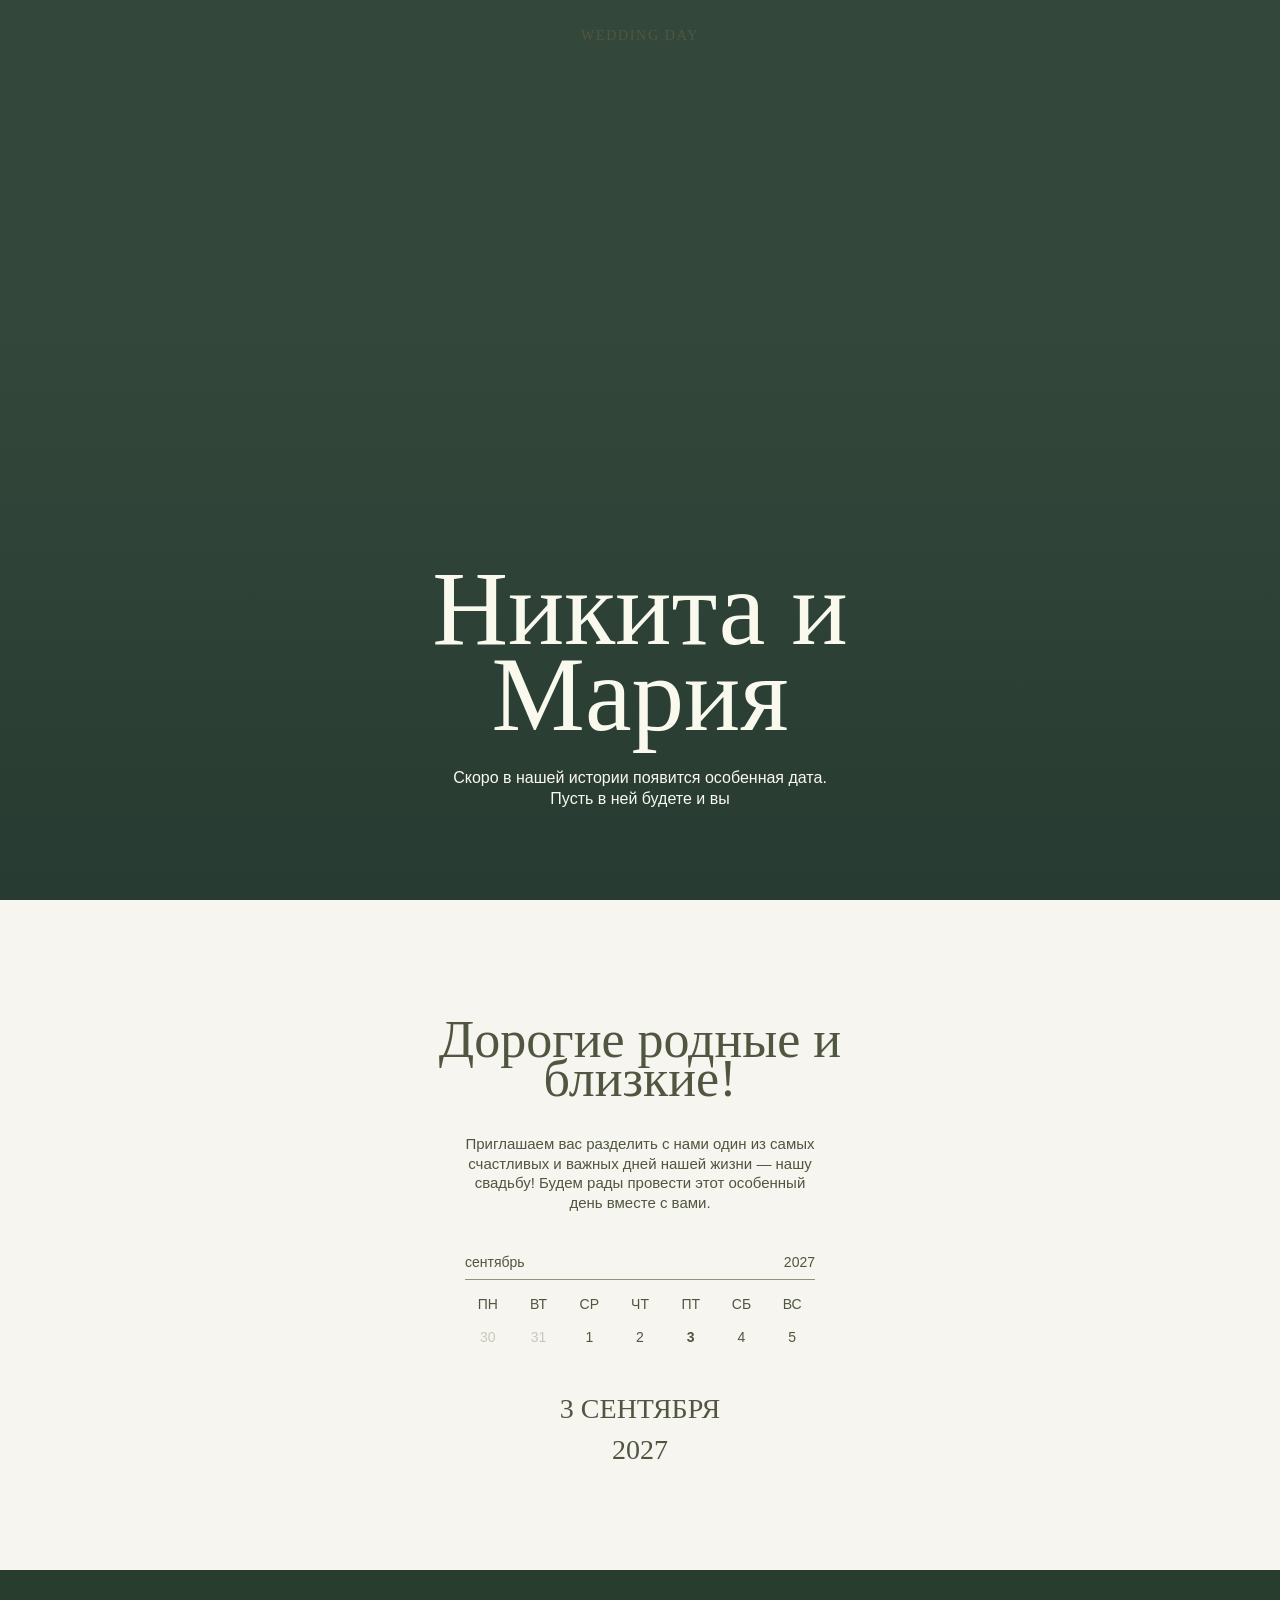
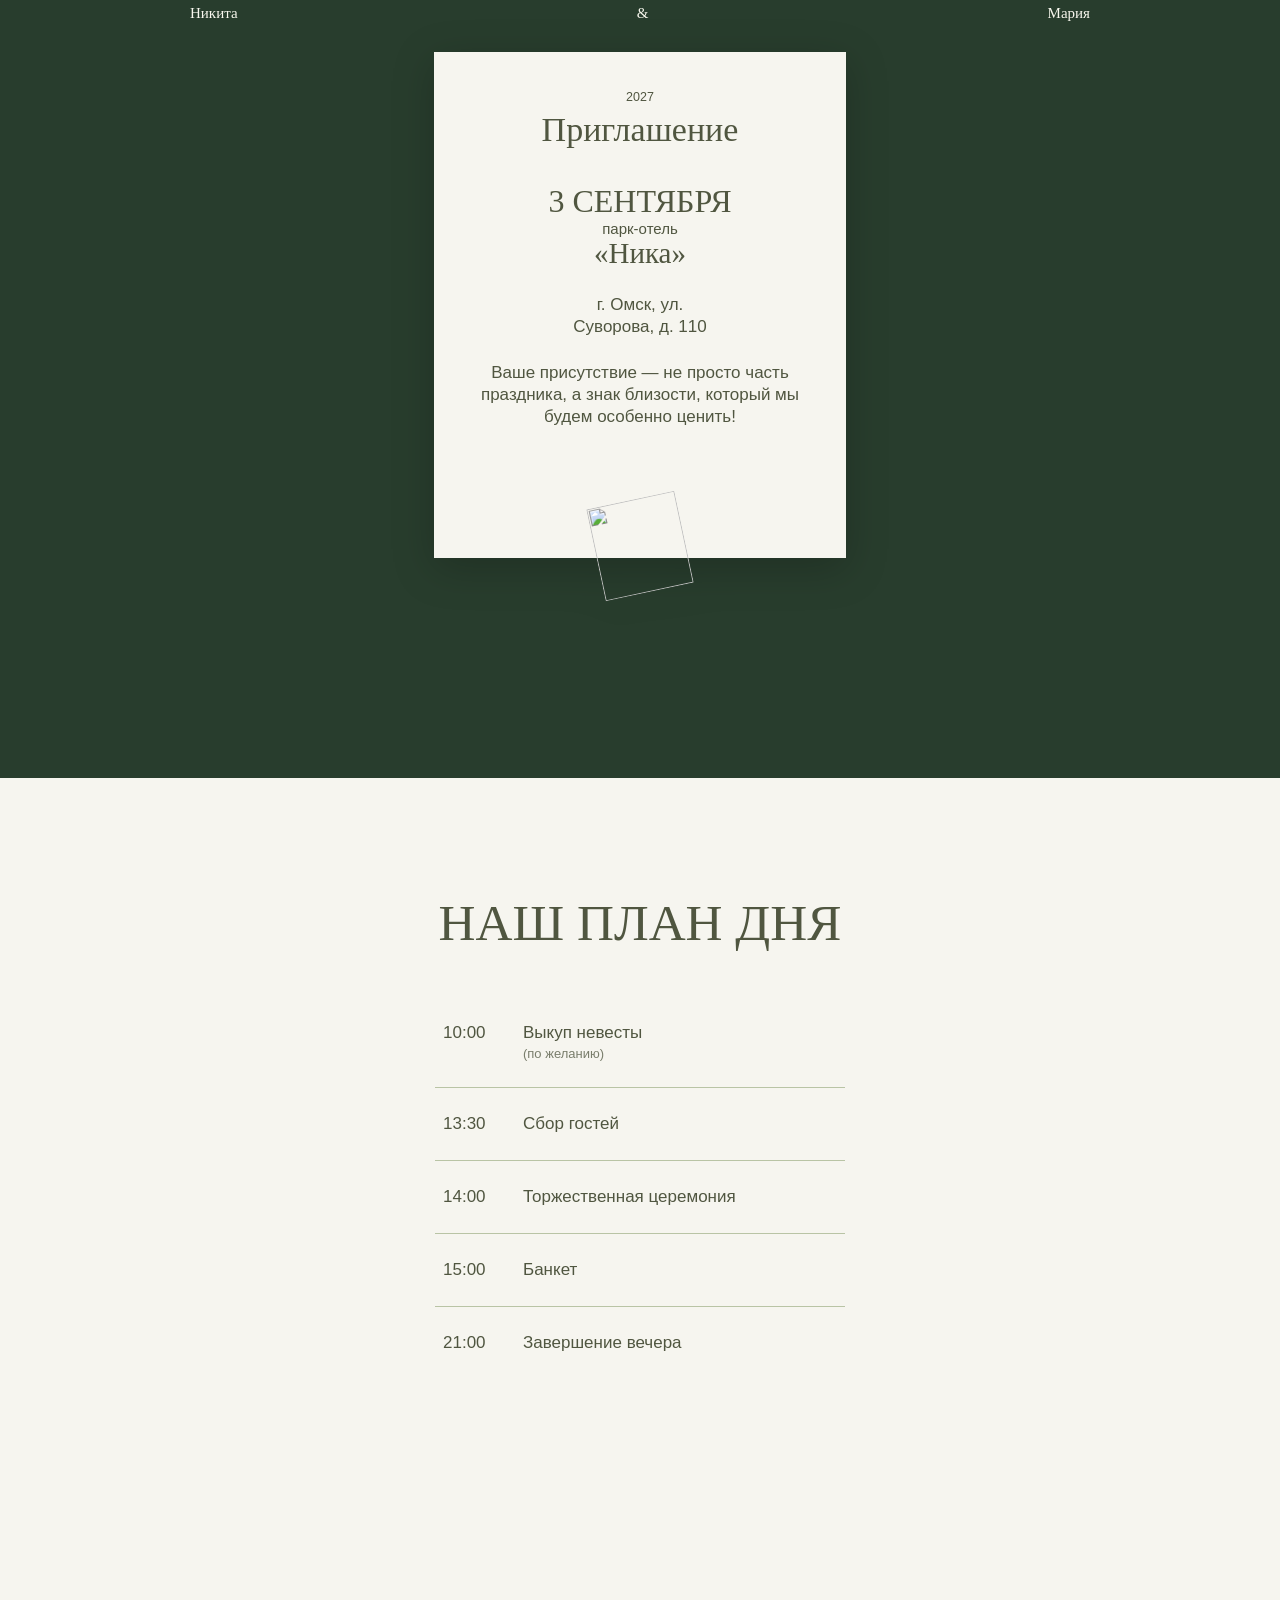
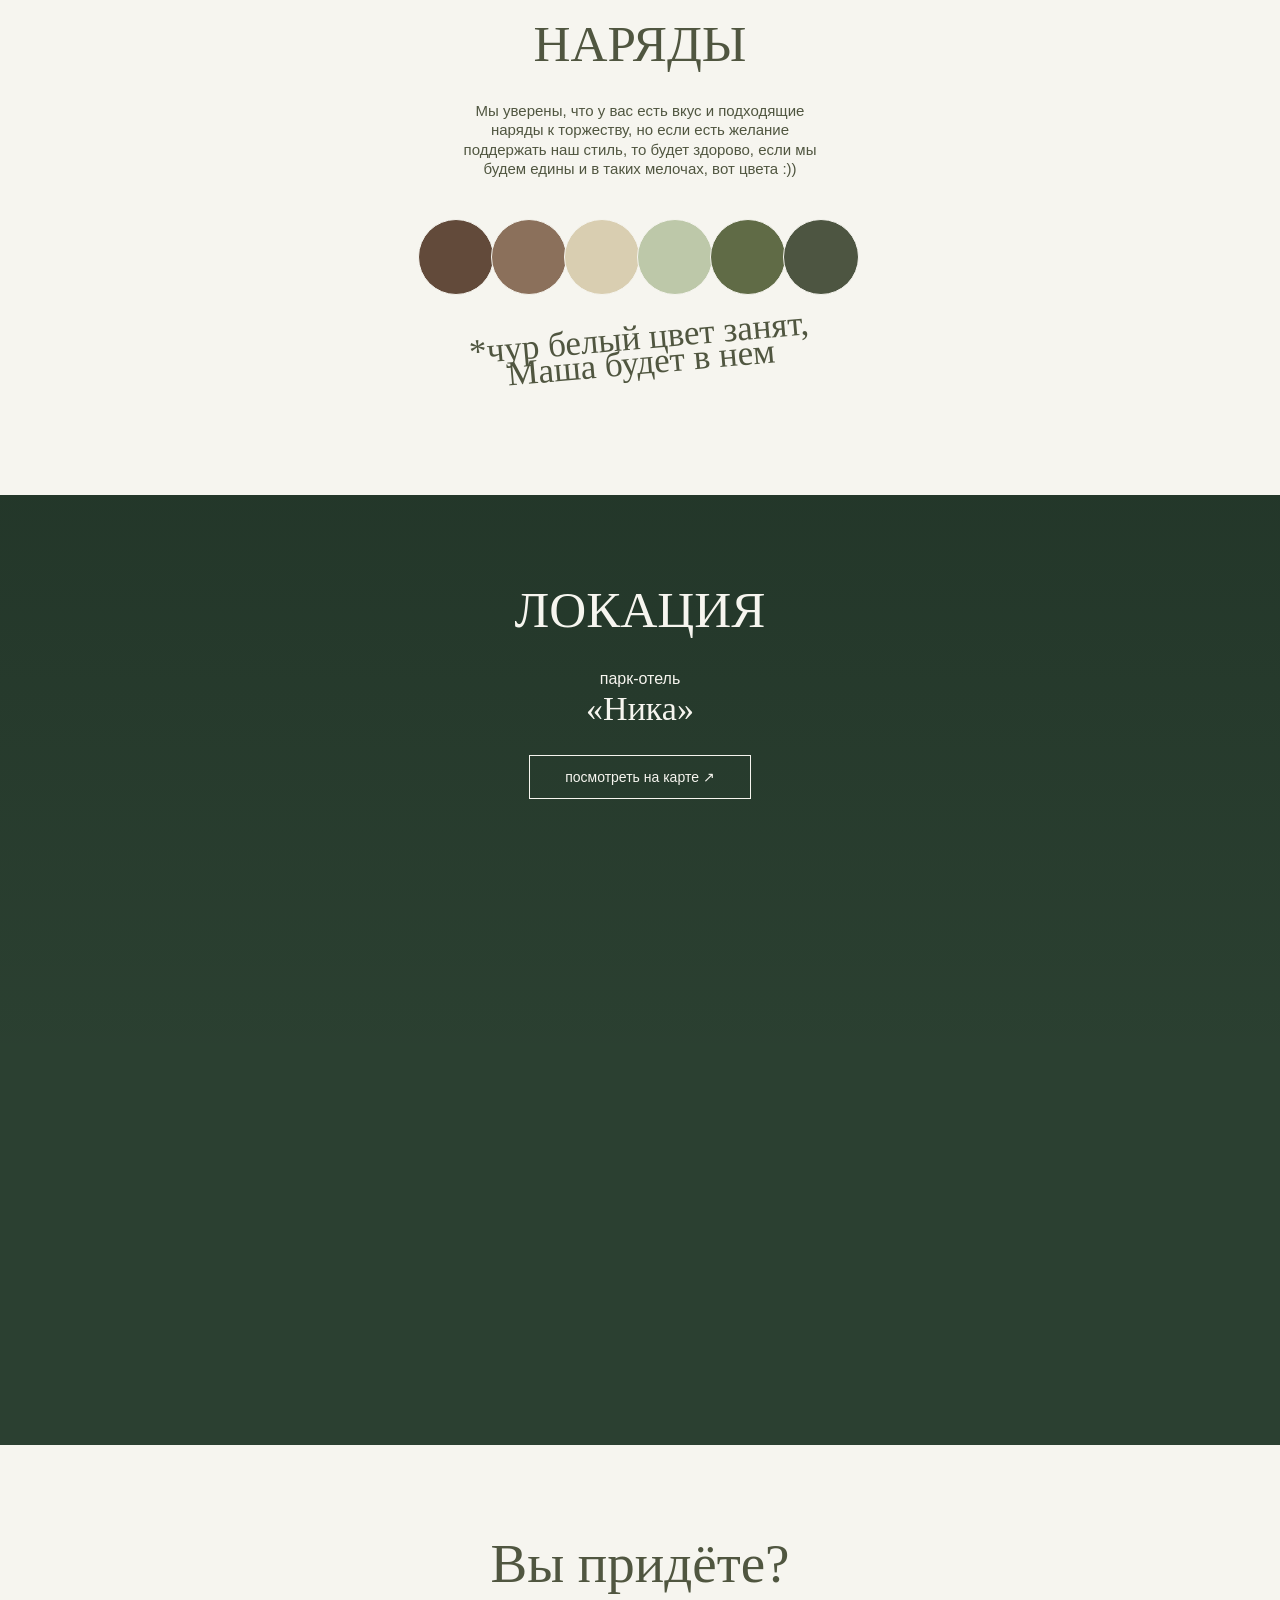
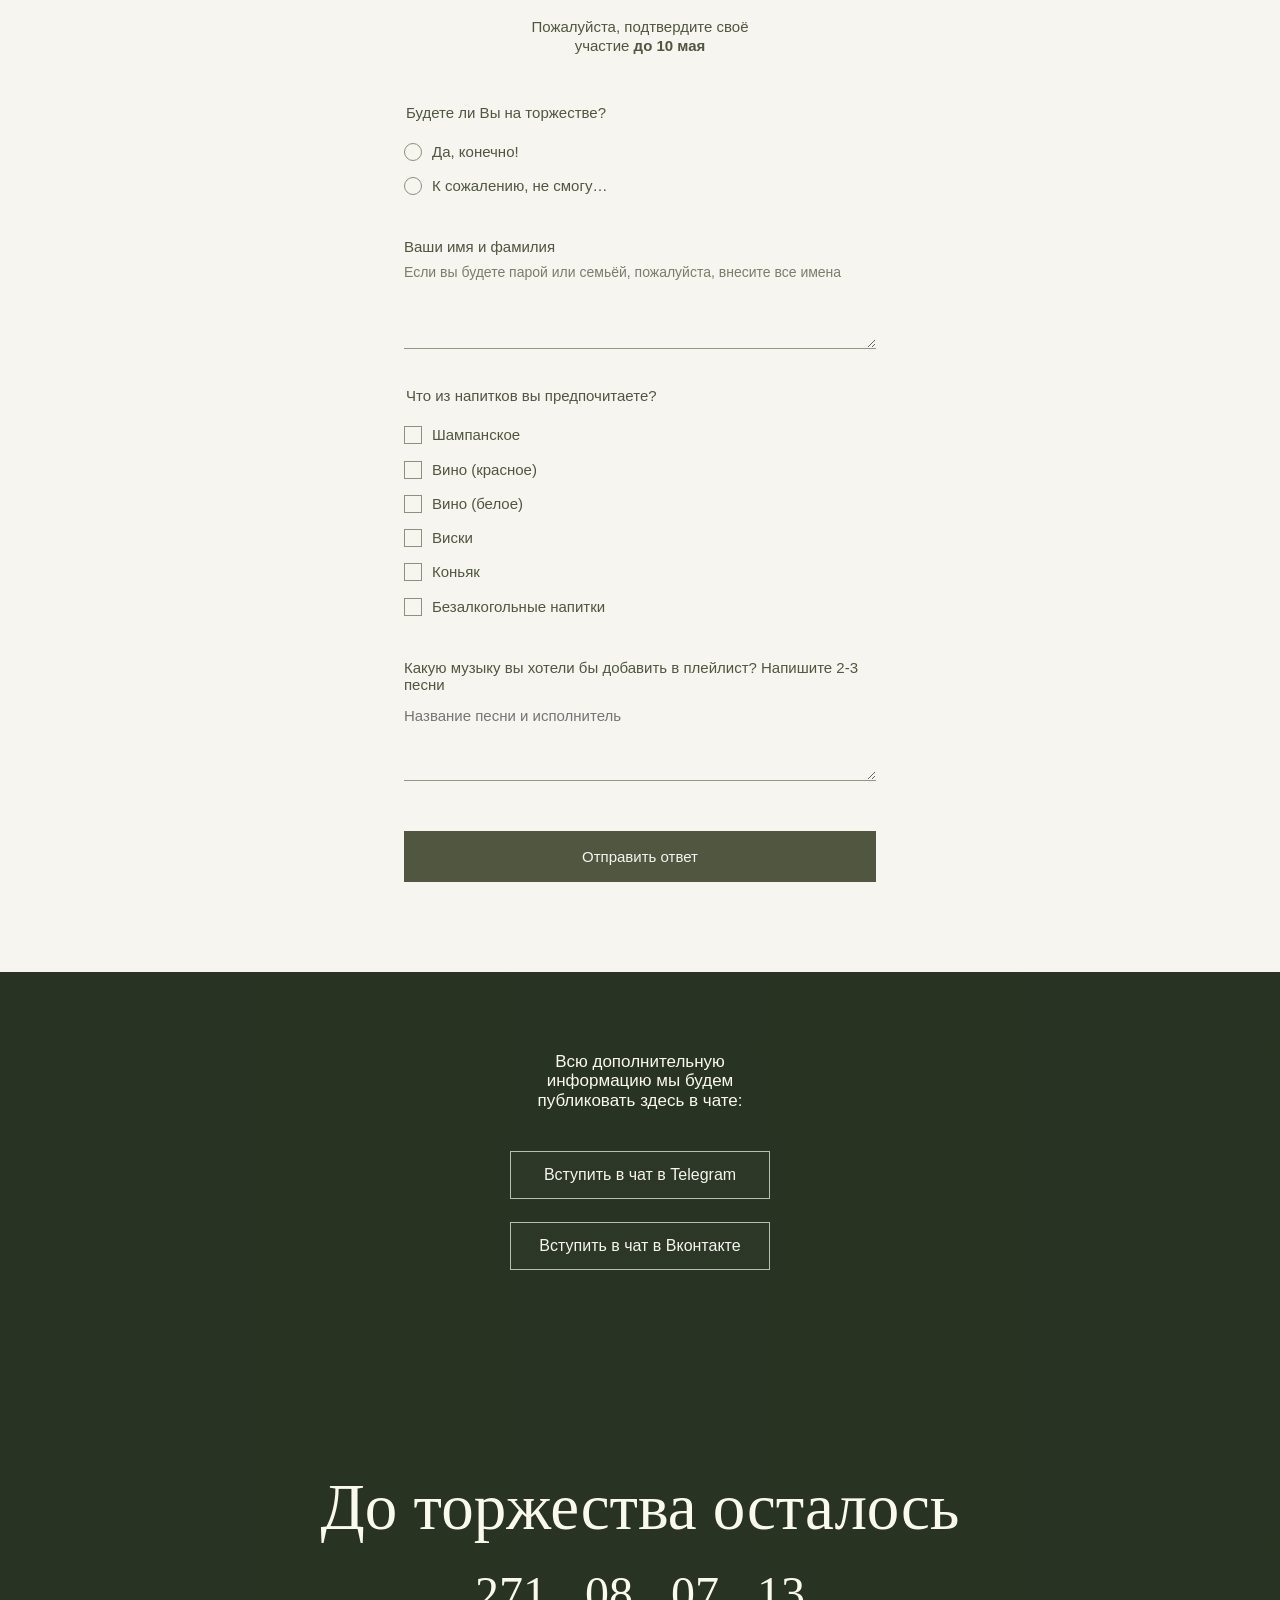
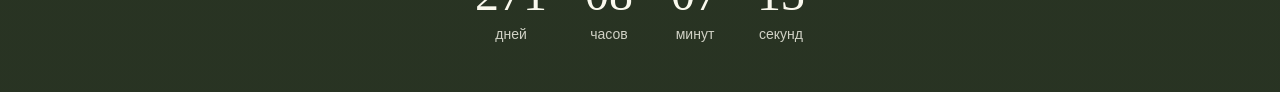
==== deepseek_html_20261114_78df72.html @ ce656377 "Add files via upload" ====
<!doctype html>
<html lang="ru">
<head>
<meta charset="utf-8"><meta name="viewport" content="width=device-width,initial-scale=1">
<meta name="theme-color" content="#505640"><meta name="description" content="Никита и Мария приглашают вас на свадьбу 3 сентября 2027 года.">
<link rel="icon" type="image/png" sizes="32x32" href="assets/favicon-32.png?v=2">
<link rel="icon" type="image/png" sizes="192x192" href="assets/favicon-192.png?v=2">
<link rel="apple-touch-icon" sizes="180x180" href="assets/apple-touch-icon.png?v=2">
<title>Никита и Мария · 03.09.2027</title>
<style>
:root{--olive:#505640;--sage:#b9c4a5;--paper:#f6f5ef;--hero:url('assets/hero.png');--park:url('assets/park.jpeg');--autumn:url('assets/autumn.jpg');--texture:url('assets/paper.png')}*{box-sizing:border-box}html{scroll-behavior:smooth}body{margin:0;background:#e8e7df;color:var(--olive);font-family:Arial,sans-serif;font-size:15px}main{max-width:1440px;margin:auto;overflow:hidden;background:var(--paper)}section{position:relative}h1,h2,h3,p{margin:0}h1,h2,h3{font-family:Times New Roman,serif;font-weight:400}h2{font-size:clamp(30px,4vw,52px)}p{line-height:1.3}a{color:inherit}button,input,textarea{font:inherit}button,a,input,textarea{outline-offset:6px}button{cursor:pointer}.script{font-family:'Snell Roundhand','Apple Chancery','URW Chancery L',cursive;font-style:italic;font-weight:400;line-height:1.05}.paper{background-color:var(--paper);background-image:var(--texture);background-size:590px auto}.narrow{max-width:540px;margin:auto;padding:0 34px}.hero{height:min(920px,100svh);min-height:560px;background-image:linear-gradient(180deg,#0000 35%,#101d1d50),var(--hero);background-size:cover;background-position:center 44%;color:#faf9ee;display:flex;flex-direction:column;align-items:center;text-align:center;padding:34px 24px 100px;background-color:#33483b}.eyebrow{font-family:Times New Roman,serif;font-size:14px;letter-spacing:.12em}.hero .eyebrow{color:#f8f7ee}.hero h1{font-size:clamp(48px,7vw,96px);max-width:660px;margin-top:auto;margin-bottom:28px}.hero p{font-size:14px;max-width:310px}.hero .date-line{font-size:12px;letter-spacing:.22em;margin-top:25px}.pearls:after{content:'';position:absolute;z-index:4;bottom:-13px;left:-8px;right:-8px;height:28px;background:radial-gradient(circle at 40% 32%,#fff 0%,#eeece0 20%,#cfccbc 49%,#b2ac97 58%,#e8e5d9 66%,transparent 69%) 0 0/28px 28px repeat-x}.welcome{text-align:center;padding:100px 20px 90px}.welcome h2{font-size:clamp(33px,4vw,54px);max-width:510px;margin:0 auto 35px}.welcome p{max-width:360px;margin:auto}.calendar{max-width:350px;margin:42px auto 40px;font-size:14px}.month{display:flex;justify-content:space-between;border-bottom:1px solid #8e957d;padding-bottom:9px;margin-bottom:12px}.week{display:grid;grid-template-columns:repeat(7,1fr);gap:9px 5px;align-items:center;justify-items:center}.week span{min-height:24px;display:grid;place-items:center}.muted{opacity:.28}.heart{position:relative;font-weight:bold;isolation:isolate}.heart:before{content:'♥';position:absolute;color:var(--sage);font-size:48px;z-index:-1;filter:blur(2px);top:-15px}.big-date{font-family:Times New Roman,serif;font-size:28px;line-height:1.45}.invite{min-height:730px;background-color:#283d2d;background-image:var(--park);background-size:cover;background-position:center 60%;padding:30px 30px 65px}.names{display:flex;justify-content:space-between;color:#f8f7ee;font-family:Times New Roman,serif;font-size:15px;max-width:900px;margin:auto auto 40px}.envelope{width:min(440px,100%);margin:auto;position:relative;padding-bottom:150px;filter:drop-shadow(0 10px 20px #0003)}.letter{position:relative;background:var(--paper);background-image:var(--texture);background-size:500px;padding:32px 38px 135px;text-align:center;min-height:440px;z-index:1;margin:0 14px}.letter .script{font-size:30px;margin:6px 0 40px}.letter h3{font-size:29px}.letter p{font-size:14px;margin-top:24px}.letter .hotel{font-family:Times New Roman,serif;font-size:31px}.flap{position:absolute;inset:auto 0 0;height:285px;background:#e7e4d9;clip-path:polygon(0 0,50% 42%,100% 0,100% 100%,0 100%);z-index:2;background-image:linear-gradient(140deg,#fff7,#0000),var(--texture);background-size:cover;border-radius:0 0 5px 5px}.flap:after{content:'';position:absolute;inset:55px 0 0;background:linear-gradient(135deg,#eeeae0,#dcd8cb);clip-path:polygon(50% 0,100% 100%,0 100%)}.seal{position:absolute;z-index:3;bottom:105px;left:50%;transform:translateX(-50%) rotate(-12deg);width:86px;height:88px;border-radius:47% 53% 45% 55%;background:radial-gradient(ellipse at 35% 25%,#f6d17d,#af701c 65%,#edb94f 75%,#845217 85%,#e3b865);border:3px solid #d5a043;box-shadow:inset 0 0 0 5px #e4b354,inset 0 0 0 8px #9f671e,0 3px 6px #0004;display:grid;place-items:center;color:#8a581d;font-family:Times New Roman,serif;font-style:italic;font-size:29px;text-shadow:1px 1px #f2cd7a}.seal img{width:115%;height:115%;object-fit:contain}.bow{position:absolute;z-index:4;width:155px;right:-30px;top:-20px;transform:rotate(12deg)}.program{padding:85px 24px 105px;text-align:center}.program h2{margin-bottom:45px}.timeline{max-width:370px;margin:auto;text-align:left}.event{display:grid;grid-template-columns:85px 1fr;gap:15px;padding:26px 20px;border-bottom:1px solid var(--sage);font-size:17px}.event:last-child{border:0}.aside-note{font-size:20px;text-align:right;margin:14px 0 0}.lace:before,.lace:after{content:'';position:absolute;left:0;right:0;height:28px;background:radial-gradient(ellipse at center,#0000 40%,#c6c7bb66 42%,#0000 53%) 0 0/46px 31px repeat-x;pointer-events:none}.lace:before{top:0}.lace:after{bottom:0;transform:rotate(180deg)}.dress{padding:105px 24px 100px;text-align:center}.dress h2{margin-bottom:28px}.dress p{max-width:370px;margin:auto}.palette{display:flex;justify-content:center;margin:40px auto 30px;padding:0 9px}.swatch{width:64px;height:64px;border-radius:50%;border:1px solid var(--paper);margin-left:-3px}.dress .script{font-size:29px;max-width:360px;margin:auto;transform:rotate(-5deg)}.location{height:740px;background-color:#2b4031;background-image:linear-gradient(#05130c33,#0000 60%),var(--park);background-size:cover;background-position:center 66%;text-align:center;color:var(--paper);padding:90px 20px}.location h2{margin-bottom:30px}.location p{font-size:16px}.location strong{display:block;font:34px Times New Roman,serif;font-weight:400}.outline{display:inline-block;text-decoration:none;border:1px solid currentColor;padding:13px 35px;margin-top:27px;font-size:14px;background:transparent;color:inherit}.rsvp{padding:105px 20px 85px}.rsvp h2{text-align:center;font-size:45px;margin-bottom:24px}.rsvp .intro{text-align:center;margin-bottom:48px}.rsvp fieldset{padding:0;border:0;margin:0 0 35px}.rsvp legend{margin-bottom:14px}.choice{display:flex;align-items:center;gap:10px;padding:7px 0;line-height:1.35;cursor:pointer}.choice input{appearance:none;margin:0;flex:0 0 18px;width:18px;height:18px;border:1px solid #8b917d;background:transparent}.choice input[type=radio]{border-radius:50%}.choice input:checked{background:var(--olive);box-shadow:inset 0 0 0 4px var(--paper)}textarea{width:100%;border:0;border-bottom:1px solid #929684;background:transparent;resize:vertical;min-height:68px;color:var(--olive);padding:12px 0;line-height:1.4}.helper{font-size:14px;opacity:.75;margin-top:8px}.submit{border:1px solid var(--olive);background:var(--olive);color:var(--paper);padding:16px 24px;width:100%;margin-top:12px}.status{margin-top:15px;font-size:14px;line-height:1.4}.footer{min-height:440px;background-color:#626f46;background-image:linear-gradient(#66754899,#66754899),var(--autumn);background-size:cover;background-position:center 60%;color:#faf9ee;text-align:center;padding:60px 24px}.footer p{max-width:290px;margin:0 auto 23px}.phone{text-decoration:none;font-size:20px}.footer h2{font-size:39px;margin:48px 0 20px}.countdown{display:flex;justify-content:center;gap:24px;margin:23px auto}.countdown b{display:block;font:29px Times New Roman,serif;font-weight:400}.countdown small{font-size:11px}.footer .end{font-size:11px;letter-spacing:.16em;margin-top:35px}.dev-note{background:#faf3d9;border-bottom:1px solid #d0c292;padding:13px 22px;color:#5c563c;font-size:13px;line-height:1.5}.dev-note summary{cursor:pointer}.dev-note label{display:inline-block;margin:10px 15px 5px 0}.dev-note input{max-width:230px}.photo-empty{position:absolute;inset:45% 20px auto;text-align:center;color:#fff9;font-size:12px;letter-spacing:.1em;pointer-events:none}.hero:has(.photo-empty) h1{margin-top:auto}.rsvp a{display:inline-block;margin-top:10px}@media(min-width:800px){.hero{height:890px;min-height:700px;background-position:center 40%}.hero h1{margin-top:auto}.welcome{padding:120px 20px}.invite{padding:35px 30px 80px}.program{padding-top:110px}.dress{padding-top:110px}.location{height:900px;background-position:center 60%}.rsvp{padding-top:115px}.footer{min-height:550px}.swatch{width:76px;height:76px}}@media(prefers-reduced-motion:reduce){html{scroll-behavior:auto}}

@font-face{font-family:Denistina;src:url('assets/denistina.ttf') format('truetype');font-display:swap}.script{font-family:Denistina,'Snell Roundhand',cursive;font-style:normal}.hero .eyebrow{color:var(--olive)}.hero h1{font-size:clamp(58px,8vw,108px);line-height:.82}.welcome h2{font-size:52px;line-height:.75;margin-bottom:36px}.heart:before{content:'';width:35px;height:34px;top:-5px;left:-12px;background:url('assets/heart.png') center/contain no-repeat;filter:none}.pearls:after{height:28px;bottom:-14px;background:url('assets/pearls.png') center center/auto 226px repeat-x}.seal{background:none;border:0;box-shadow:none;width:85px;height:94px;bottom:105px}.seal img{width:100%;height:100%}.envelope{padding-bottom:150px}.flap{background:url('assets/envelope.png') center bottom/120% auto no-repeat;clip-path:none;height:285px;overflow:hidden;border-radius:0}.flap:after{display:none}.bow{width:145px;right:-28px;top:-16px}.lace:before,.lace:after{height:52px;background:url('assets/lace.png') right 62%/600px 600px repeat-x;opacity:.55}.lace:after{transform:rotate(180deg)}.dress .script{font-size:35px;line-height:.72}.rsvp h2{font-size:55px}.footer h2{font-size:52px}.hero{height:auto;min-height:0;aspect-ratio:393/559;padding:28px 24px 85px;background-position:center}.hero h1{margin-bottom:30px}.hero .date-line{display:none}.hero p{font-size:12px}.welcome{padding:85px 20px 70px}.location{height:auto;aspect-ratio:393/553;padding-top:85px;background-position:center}.invite{min-height:560px;padding:25px 28px 50px}.names{margin-bottom:30px}.envelope{max-width:340px;padding-bottom:140px}.letter{padding:25px 30px 125px;min-height:405px}.letter .script{font-size:34px;margin:8px 0 35px}.letter h3{font-size:25px}.letter .hotel{font-size:29px}.letter p{font-size:14px}.flap{height:245px}.seal{bottom:90px;width:76px}.program{padding:75px 24px 95px}.dress{padding:90px 24px 100px}.footer{min-height:340px;padding:55px 24px 30px}.rsvp{padding:90px 20px 75px}@media(min-width:700px){.hero{aspect-ratio:auto;height:900px;max-height:1100px;background-size:cover;background-position:center 38%;padding-bottom:90px}.hero h1{font-size:105px}.hero p{font-size:16px;max-width:380px}.welcome{padding:120px 20px 100px}.invite{padding:35px 30px 80px}.envelope{max-width:440px}.letter{padding:35px 42px 130px;min-height:470px}.letter h3{font-size:32px}.letter p{font-size:17px}.flap{height:285px}.seal{bottom:105px;width:90px}.location{aspect-ratio:auto;height:950px;background-position:center 62%}.bow{width:180px}.program,.dress{padding-top:115px;padding-bottom:120px}.footer{min-height:550px}}

.event{grid-template-columns:65px 1fr;padding:24px 8px;line-height:1.4}.event small{font:inherit;display:block;font-size:13px;opacity:.75}.timeline{max-width:410px}.footer{position:relative;min-height:553px;aspect-ratio:393/553;padding:68px 24px 30px;background-image:linear-gradient(#101a14b3,#101a14b3),var(--autumn);background-position:center;background-size:cover}.footer .chat-intro{font-size:14px;line-height:1;max-width:280px;margin:0 auto}.chat-links{display:flex;flex-direction:column;align-items:center;gap:23px;margin-top:41px}.chat-links a{display:grid;place-items:center;border:1px solid #f6f5efb3;min-height:40px;width:202px;padding:9px 6px;color:#f6f5ef;text-decoration:none;font-size:14px;line-height:1.25;background:#ffffff05;transition:background .2s}.chat-links a:hover,.chat-links a:focus-visible{background:#ffffff24}.footer-countdown{position:absolute;left:20px;right:20px;bottom:36px;text-align:center}.footer .footer-countdown h2{font-size:34px;line-height:1;margin:0 0 24px;white-space:nowrap}.footer .countdown-caption{font-size:12px;margin:0 auto 13px}.footer .countdown{margin:0;gap:18px}.footer .countdown div{display:flex;align-items:baseline;gap:3px}.footer .countdown b{font:13px Arial,sans-serif}.footer .countdown small{font-size:10px;opacity:.8}@media(min-width:700px){.footer{aspect-ratio:auto;min-height:720px;padding-top:80px;background-position:center 58%}.footer .chat-intro{font-size:17px;line-height:1.15}.chat-links a{width:260px;min-height:48px;font-size:16px}.footer-countdown{bottom:60px}.footer .footer-countdown h2{font-size:65px}.footer .countdown-caption{font-size:14px}.footer .countdown b{font-size:16px}.footer .countdown small{font-size:12px}}

.footer .countdown{gap:22px;align-items:flex-start}.footer .countdown div{display:block;min-width:48px}.footer .countdown b{font:32px/1.15 Times New Roman,serif;margin-bottom:5px}.footer .countdown small{display:block;font-size:11px}.footer .footer-countdown h2{margin-bottom:26px}.footer-countdown{bottom:35px}@media(min-width:700px){.footer .countdown{gap:38px}.footer .countdown b{font-size:48px}.footer .countdown small{font-size:14px}.footer-countdown{bottom:50px}}
</style>
<link rel="stylesheet" href="experience.css">
</head>
<body>
<div class="opening" id="opening" role="dialog" aria-modal="true" aria-label="Свадебное приглашение Никиты и Марии" hidden><div class="opening-shade" aria-hidden="true"></div><div class="envelope-back" aria-hidden="true"></div><div class="envelope-side envelope-side-left" aria-hidden="true"></div><div class="envelope-side envelope-side-right" aria-hidden="true"></div><div class="envelope-bottom" aria-hidden="true"></div><div class="envelope-lid" aria-hidden="true"><div class="lid-paper"></div><img class="opening-wax" src="assets/seal.png" alt=""></div><button type="button" class="open-invitation" id="open-invitation" aria-label="Открыть приглашение"><span class="opening-caption">Нажмите на печать,<br>чтобы открыть приглашение</span><span class="opening-audio-hint">со звуком</span></button></div>
<audio id="wedding-music" src="assets/music.mp3" preload="none" loop></audio>
<button type="button" class="music-control" id="music-control" aria-label="Включить музыку" aria-pressed="false" hidden><span class="music-bars" aria-hidden="true"><i></i><i></i><i></i><i></i></span></button><div class="music-notice" id="music-notice" role="status" aria-live="polite"></div>
<main>
<section class="hero pearls" aria-labelledby="title"><div class="eyebrow">WEDDING DAY</div><h1 id="title" class="script" tabindex="-1">Никита и<br>Мария</h1><p>Скоро в нашей истории появится особенная дата. Пусть в ней будете и вы</p><div class="date-line">03 / 09 / 2027</div></section>
<section class="welcome paper"><div class="narrow"><h2 class="script">Дорогие родные и близкие!</h2><p>Приглашаем вас разделить с нами один из самых счастливых и важных дней нашей жизни — нашу свадьбу! Будем рады провести этот особенный день вместе с вами.</p><div class="calendar" aria-label="3 сентября 2027 года, пятница"><div class="month"><span>сентябрь</span><span>2027</span></div><div class="week"><span>ПН</span><span>ВТ</span><span>СР</span><span>ЧТ</span><span>ПТ</span><span>СБ</span><span>ВС</span><span class="muted">30</span><span class="muted">31</span><span>1</span><span>2</span><span class="heart">3</span><span>4</span><span>5</span></div></div><div class="big-date">3 СЕНТЯБРЯ<br>2027</div></div></section>
<section class="invite" id="invitation"><div class="names"><span>Никита</span><span>&</span><span>Мария</span></div><div class="envelope"><article class="letter"><small class="letter-year">2027</small><div class="script letter-title">Приглашение</div><div class="letter-details"><h3>3 СЕНТЯБРЯ</h3><div>парк-отель</div><div class="hotel">«Ника»</div></div><p class="letter-address">г. Омск, ул.<br>Суворова, д. 110</p><p class="letter-message">Ваше присутствие — не просто часть праздника, а знак близости, который мы будем особенно ценить!</p></article><div class="flap" aria-hidden="true"></div><div class="seal" aria-hidden="true"><img src="assets/seal.png" alt=""></div></div></section>
<section class="program paper lace"><h2>НАШ ПЛАН ДНЯ</h2><div class="timeline"><div class="event"><time datetime="2027-09-03T10:00:00+06:00">10:00</time><span>Выкуп невесты <small>(по желанию)</small></span></div><div class="event"><time datetime="2027-09-03T13:30:00+06:00">13:30</time><span>Сбор гостей</span></div><div class="event"><time datetime="2027-09-03T14:00:00+06:00">14:00</time><span>Торжественная церемония</span></div><div class="event"><time datetime="2027-09-03T15:00:00+06:00">15:00</time><span>Банкет</span></div><div class="event"><time datetime="2027-09-03T21:00:00+06:00">21:00</time><span>Завершение вечера</span></div></div></section>
<section class="dress paper pearls"><h2>НАРЯДЫ</h2><p>Мы уверены, что у вас есть вкус и подходящие наряды к торжеству, но если есть желание поддержать наш стиль, то будет здорово, если мы будем едины и в таких мелочах, вот цвета :))</p><div class="palette" aria-label="Палитра: шоколадный, коричневый, бежевый, светло-зелёный, оливковый, тёмно-зелёный"><span class="swatch" style="background:#624a3a"></span><span class="swatch" style="background:#8b705b"></span><span class="swatch" style="background:#d9ceb1"></span><span class="swatch" style="background:#bdc8a9"></span><span class="swatch" style="background:#606b46"></span><span class="swatch" style="background:#4d5541"></span></div><p class="script">*чур белый цвет занят,<br>Маша будет в нем</p></section>
<section class="location" id="location"><h2>ЛОКАЦИЯ</h2><p>парк-отель<strong>«Ника»</strong></p><a class="outline" target="_blank" rel="noopener noreferrer" href="https://yandex.ru/maps/?text=Омск%20Суворова%20110%20парк-отель%20Ника">посмотреть на карте ↗</a></section>
<section class="rsvp paper lace" id="rsvp"><div class="narrow"><h2 class="script">Вы придёте?</h2><p class="intro">Пожалуйста, подтвердите своё<br>участие <strong>до 10 мая</strong></p><form id="guest-form"><fieldset><legend>Будете ли Вы на торжестве?</legend><label class="choice"><input type="radio" name="attendance" value="Да, конечно!" required>Да, конечно!</label><label class="choice"><input type="radio" name="attendance" value="К сожалению, не смогу">К сожалению, не смогу…</label></fieldset><fieldset><label for="guest-names">Ваши имя и фамилия</label><p class="helper" id="names-help">Если вы будете парой или семьёй, пожалуйста, внесите все имена</p><textarea id="guest-names" name="names" required maxlength="600" aria-describedby="names-help" autocomplete="name"></textarea></fieldset><fieldset id="drinks"><legend>Что из напитков вы предпочитаете?</legend><label class="choice"><input type="checkbox" name="drink" value="Шампанское">Шампанское</label><label class="choice"><input type="checkbox" name="drink" value="Вино (красное)">Вино (красное)</label><label class="choice"><input type="checkbox" name="drink" value="Вино (белое)">Вино (белое)</label><label class="choice"><input type="checkbox" name="drink" value="Виски">Виски</label><label class="choice"><input type="checkbox" name="drink" value="Коньяк">Коньяк</label><label class="choice"><input type="checkbox" name="drink" value="Безалкогольные напитки">Безалкогольные напитки</label></fieldset><fieldset><label for="playlist">Какую музыку вы хотели бы добавить в плейлист? Напишите 2-3 песни</label><textarea id="playlist" name="playlist" rows="3" maxlength="1000" placeholder="Название песни и исполнитель"></textarea></fieldset><button class="submit" type="submit">Отправить ответ</button><p class="helper"></p><div id="reply" hidden><textarea id="reply-text" readonly aria-label="Ваш ответ"></textarea><button type="button" class="outline" id="copy">Скопировать ответ</button><a href="#chats">Перейти к чатам</a></div><p class="status" id="status" role="status" aria-live="polite"></p></form></div></section>
<footer class="footer" id="chats"><p class="chat-intro">Всю дополнительную<br>информацию мы будем<br>публиковать здесь в чате:</p><nav class="chat-links" aria-label="Свадебные чаты"><a href="https://t.me/+upwfImpRNno5NDQy" target="_blank" rel="noopener noreferrer">Вступить в чат в Telegram</a><a href="https://vk.me/join/vMc3QdSXGDbpJkqXg2iSzSU7Y/P/ZQX6_XU=" target="_blank" rel="noopener noreferrer">Вступить в чат в Вконтакте</a></nav><div class="footer-countdown"><h2 class="script">До торжества осталось</h2><div class="countdown" role="timer" aria-label="До 3 сентября 2027 года"><div><b id="days">—</b><small>дней</small></div><div><b id="hours">—</b><small>часов</small></div><div><b id="minutes">—</b><small>минут</small></div><div><b id="seconds">—</b><small>секунд</small></div></div></div></footer>
</main>

<!-- ===== 1. Countdown + базовая логика формы ===== -->
<script>
const target=new Date('2027-09-03T13:30:00+06:00');
function tick(){let s=Math.max(0,Math.floor((target-Date.now())/1000));const values=[Math.floor(s/86400),Math.floor(s/3600)%24,Math.floor(s/60)%60,s%60];['days','hours','minutes','seconds'].forEach((id,i)=>document.getElementById(id).textContent=String(values[i]).padStart(2,'0'));if(s===0)document.querySelector('.footer h2').textContent='Наш день настал!'}tick();setInterval(tick,1000);
const form=document.getElementById('guest-form'),status=document.getElementById('status');
form.addEventListener('change',()=>{const declined=form.elements.attendance.value==='К сожалению, не смогу';document.getElementById('drinks').disabled=declined;document.getElementById('drinks').style.opacity=declined?'.4':'1';document.getElementById('reply').hidden=true;status.textContent=''});
form.elements.names.addEventListener('input',()=>form.elements.names.setCustomValidity(''));
document.getElementById('copy').addEventListener('click',async()=>{const field=document.getElementById('reply-text');try{await navigator.clipboard.writeText(field.value);status.textContent='Ответ скопирован. Теперь его можно отправить организаторам.'}catch{field.focus();field.select();status.textContent='Выделен текст ответа. Скопируйте его вручную.'}});
</script>

<!-- ===== 2. Оригинальный experience.js — музыка, конверт, анимации ===== -->
<script src="experience.js"></script>

<!-- ===== 3. Отправка формы в Google Таблицы через скрытый iframe (без CORS) ===== -->
<script>
(function(){
  const SCRIPT_URL = "https://script.google.com/macros/s/AKfycbyGnIXNOB_PLvDQCKwzaUyosYYuxdFUPknglzav0mkpGWmhjUeqrUXZcKmqqDzIb8mh/exec";

  const form = document.getElementById('guest-form');
  const status = document.getElementById('status');
  const submitBtn = form.querySelector('.submit');

  form.addEventListener('submit', function(event){
    event.preventDefault();

    // Проверка имени
    const names = String(new FormData(form).get('names') || '').trim();
    if(!names){
      form.elements.names.setCustomValidity('Пожалуйста, введите имена.');
      form.elements.names.reportValidity();
      return;
    }

    // Отключаем кнопку на время отправки
    submitBtn.disabled = true;
    status.textContent = 'Отправляем…';

    // Создаём скрытый iframe для приёма ответа
    const iframeName = 'hidden_response_' + Date.now();
    const iframe = document.createElement('iframe');
    iframe.name = iframeName;
    iframe.style.display = 'none';
    document.body.appendChild(iframe);

    // Перенаправляем форму в iframe
    const originalTarget = form.target;
    form.target = iframeName;
    form.submit();

    // Убираем iframe и восстанавливаем состояние через 2 секунды
    // (ответ Google Script нам недоступен из-за политики безопасности)
    setTimeout(function(){
      form.target = originalTarget || '';
      if(iframe.parentNode) iframe.parentNode.removeChild(iframe);
      status.textContent = 'Спасибо! Ваш ответ отправлен.';
      form.reset();
      document.getElementById('drinks').disabled = false;
      document.getElementById('drinks').style.opacity = '1';
      submitBtn.disabled = false;
    }, 2000);
  });
})();
</script>
</body></html>
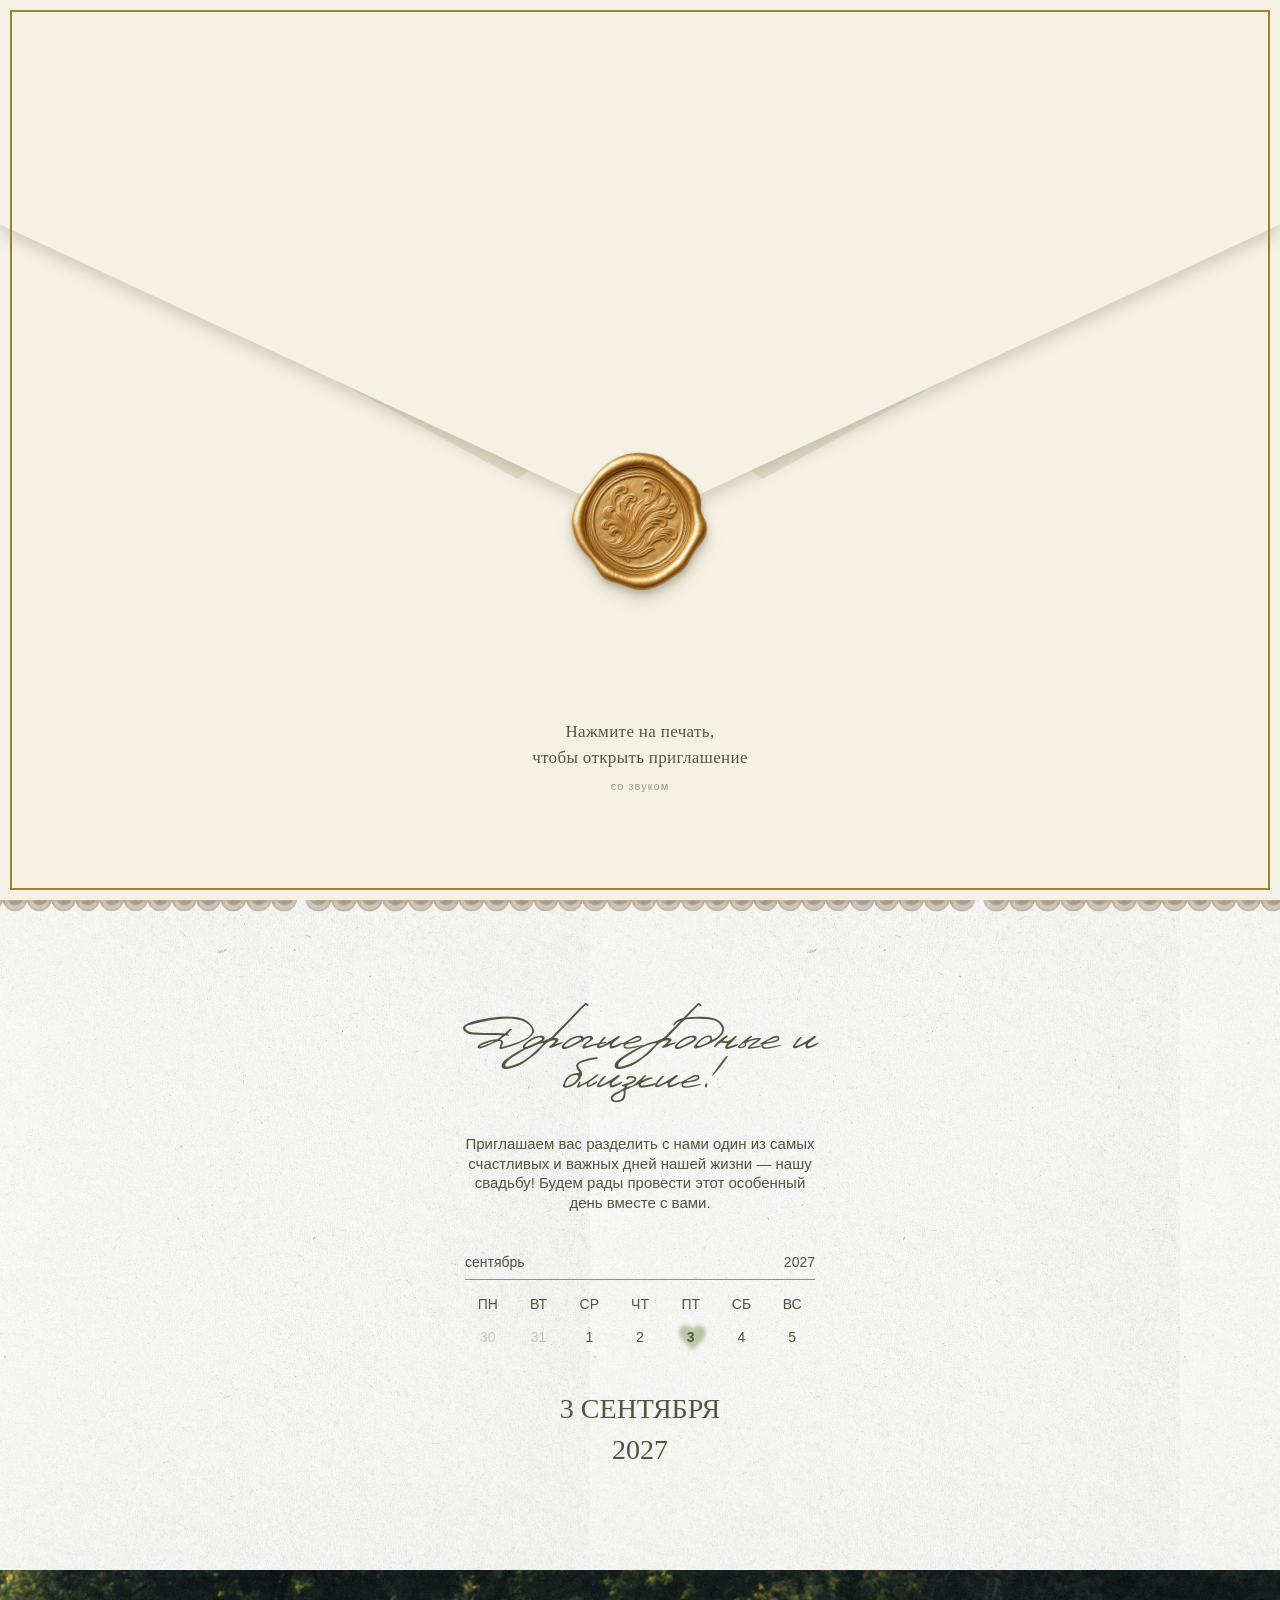
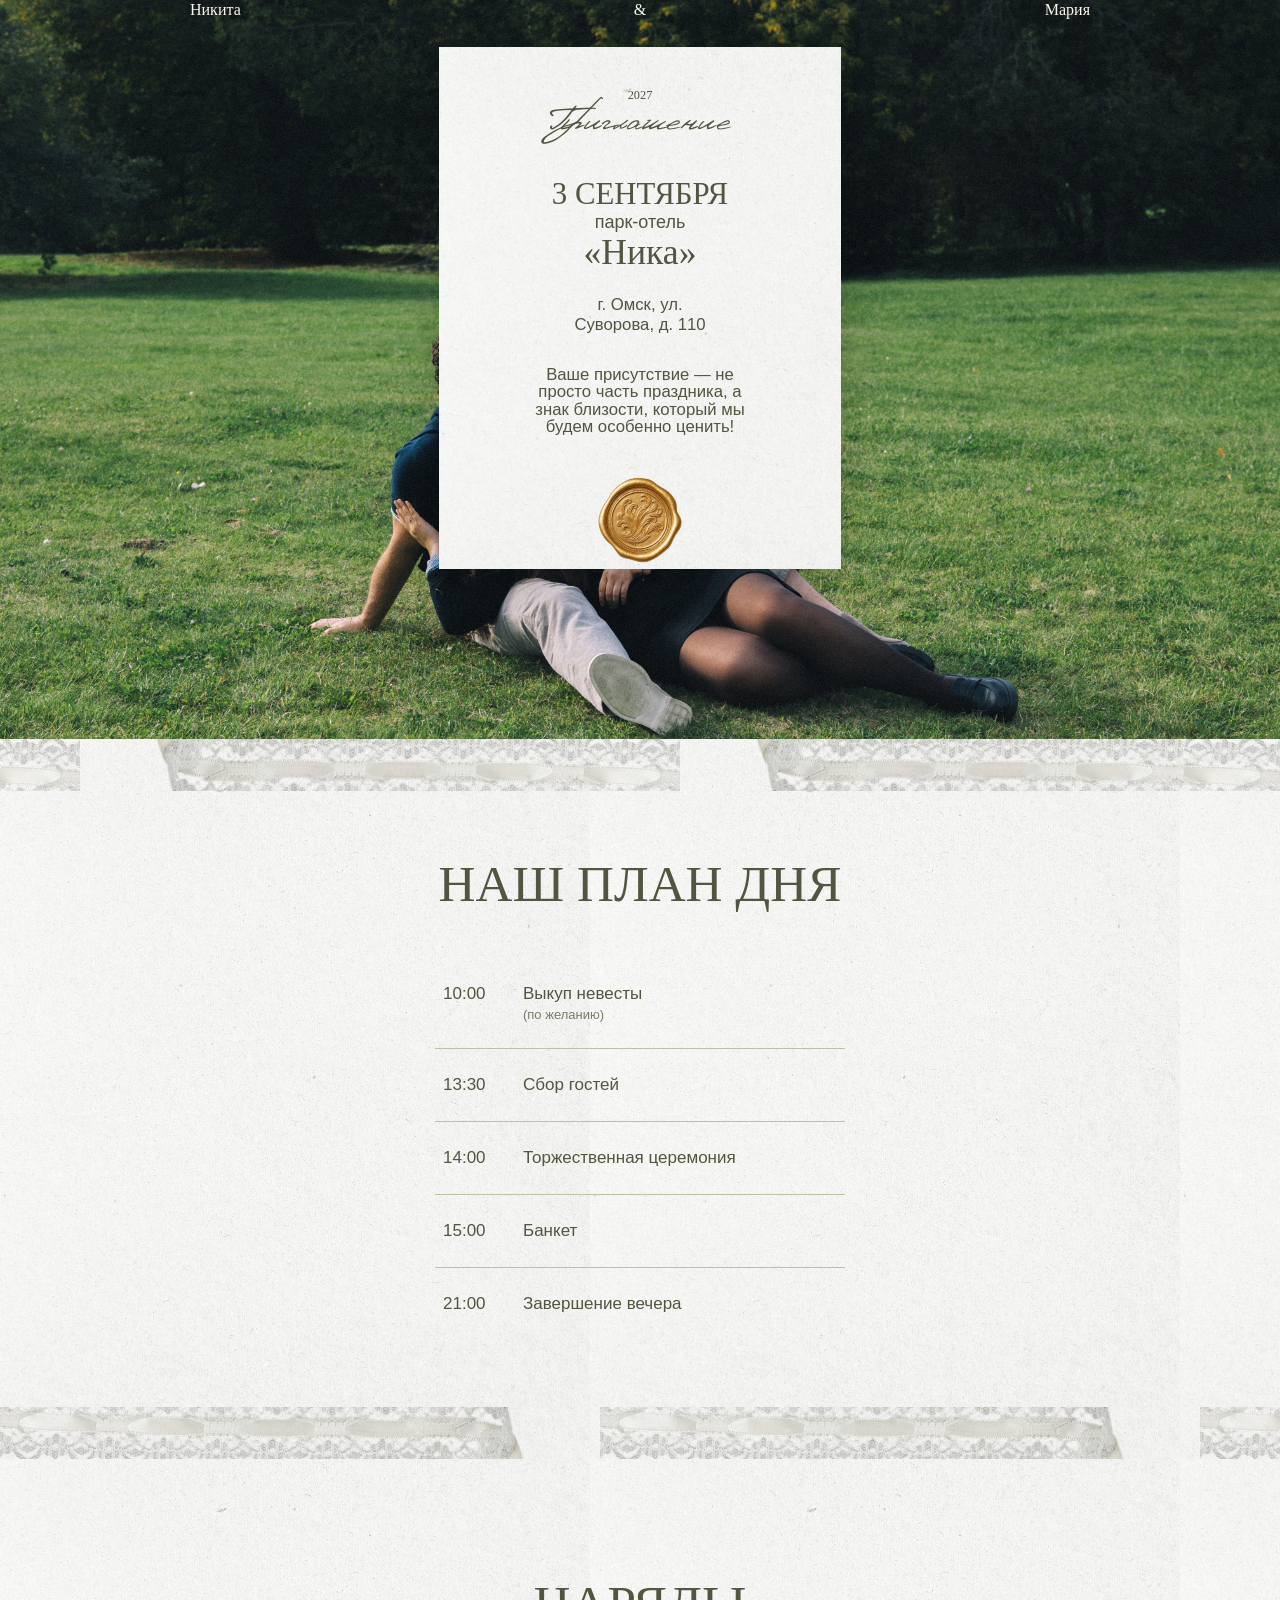
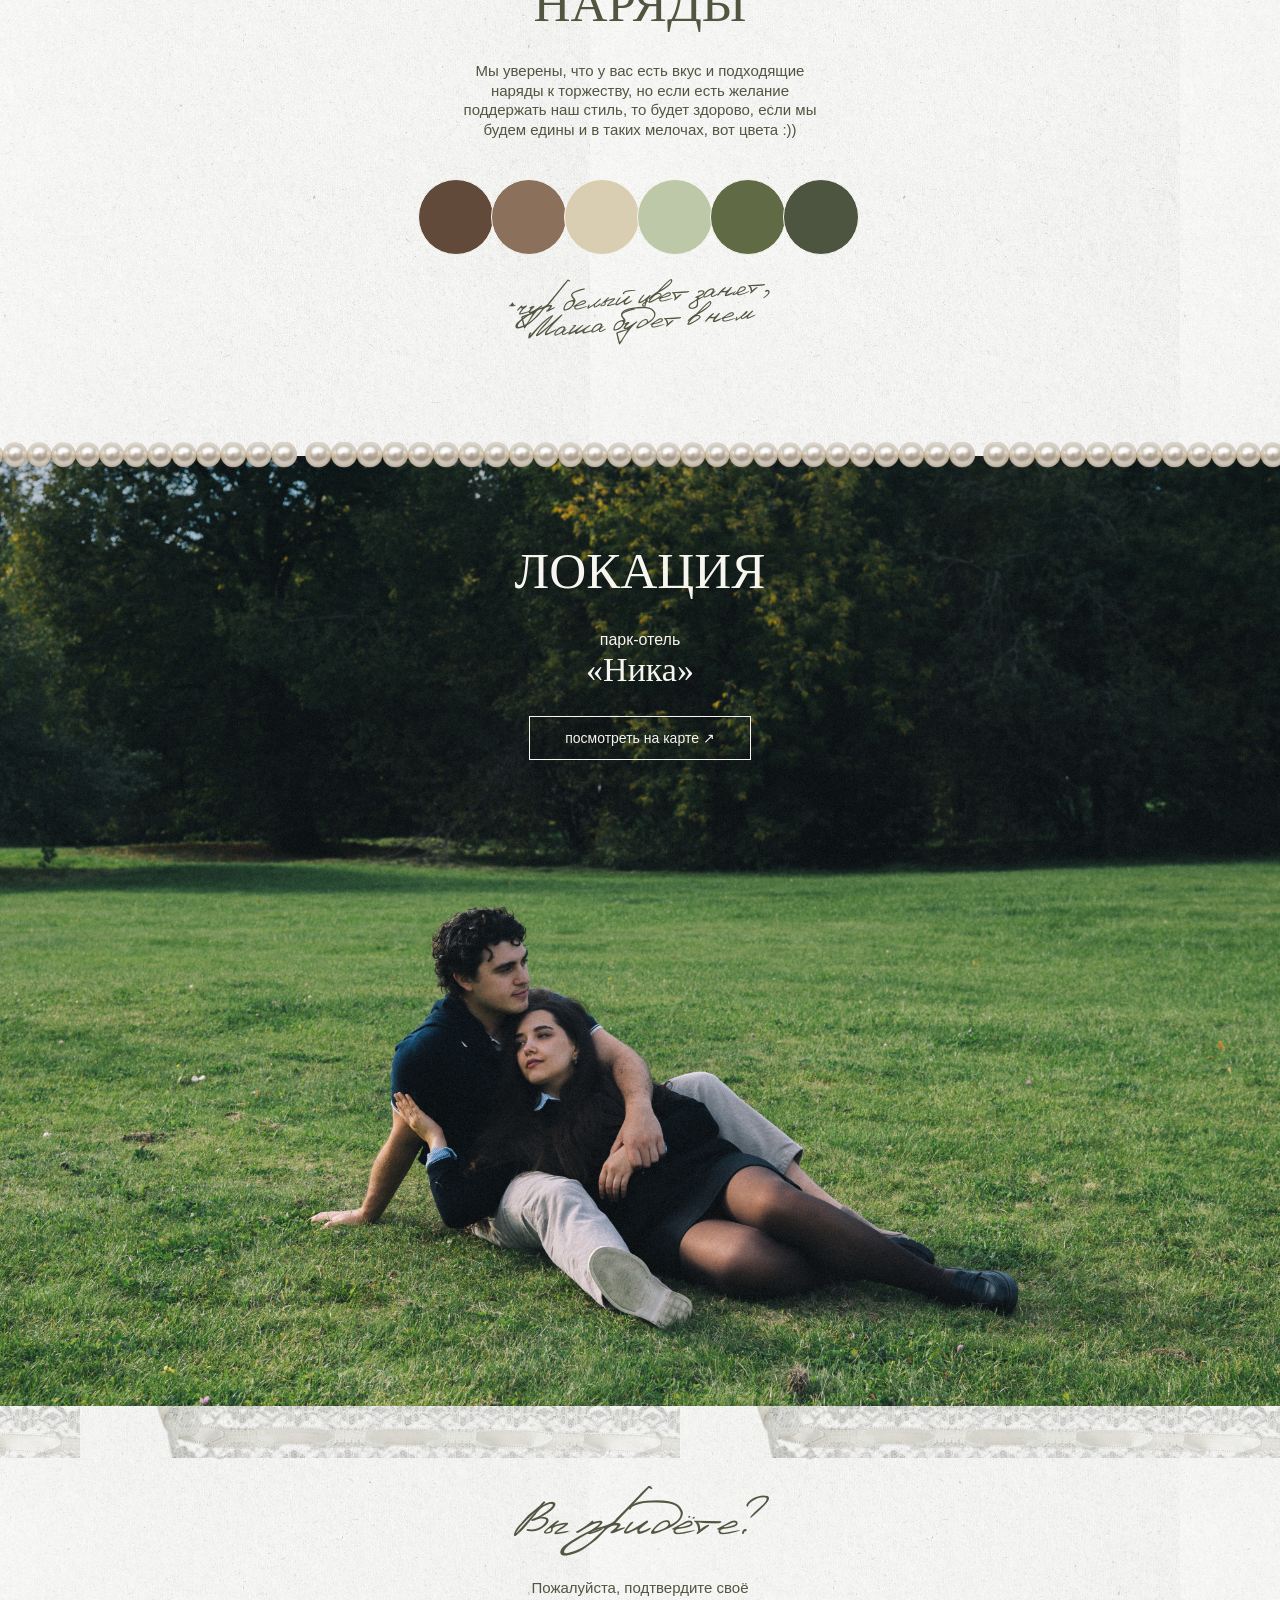
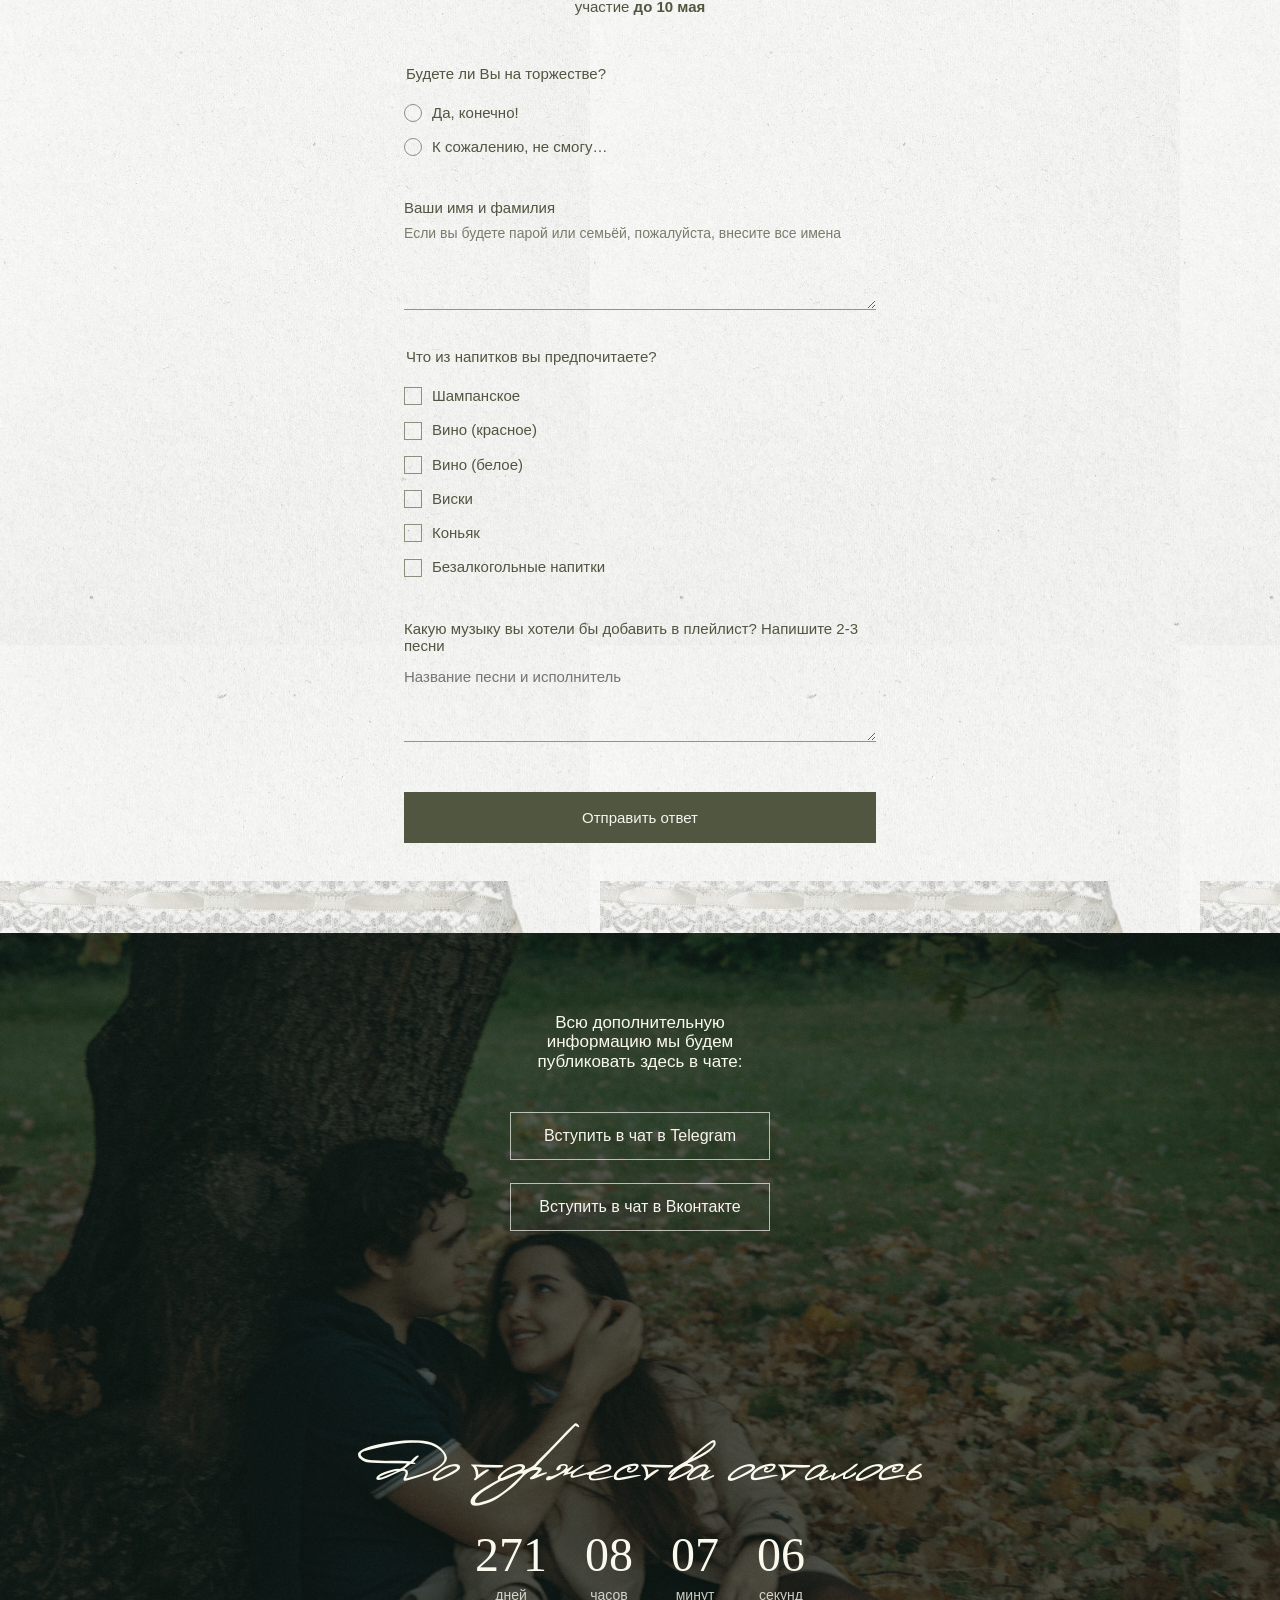
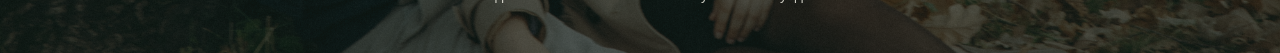
==== commit e1319951: "Add files via upload" ====
--- a/deepseek_html_20261114_78df72.html
+++ b/deepseek_html_20261114_78df72.html
@@ -3,14 +3,14 @@
 <head>
 <meta charset="utf-8"><meta name="viewport" content="width=device-width,initial-scale=1">
 <meta name="theme-color" content="#505640"><meta name="description" content="Никита и Мария приглашают вас на свадьбу 3 сентября 2027 года.">
-<link rel="icon" type="image/png" sizes="32x32" href="assets/favicon-32.png?v=2">
-<link rel="icon" type="image/png" sizes="192x192" href="assets/favicon-192.png?v=2">
-<link rel="apple-touch-icon" sizes="180x180" href="assets/apple-touch-icon.png?v=2">
+<link rel="icon" type="image/png" sizes="32x32" href="favicon-32.png?v=2">
+<link rel="icon" type="image/png" sizes="192x192" href="favicon-192.png?v=2">
+<link rel="apple-touch-icon" sizes="180x180" href="apple-touch-icon.png?v=2">
 <title>Никита и Мария · 03.09.2027</title>
 <style>
-:root{--olive:#505640;--sage:#b9c4a5;--paper:#f6f5ef;--hero:url('assets/hero.png');--park:url('assets/park.jpeg');--autumn:url('assets/autumn.jpg');--texture:url('assets/paper.png')}*{box-sizing:border-box}html{scroll-behavior:smooth}body{margin:0;background:#e8e7df;color:var(--olive);font-family:Arial,sans-serif;font-size:15px}main{max-width:1440px;margin:auto;overflow:hidden;background:var(--paper)}section{position:relative}h1,h2,h3,p{margin:0}h1,h2,h3{font-family:Times New Roman,serif;font-weight:400}h2{font-size:clamp(30px,4vw,52px)}p{line-height:1.3}a{color:inherit}button,input,textarea{font:inherit}button,a,input,textarea{outline-offset:6px}button{cursor:pointer}.script{font-family:'Snell Roundhand','Apple Chancery','URW Chancery L',cursive;font-style:italic;font-weight:400;line-height:1.05}.paper{background-color:var(--paper);background-image:var(--texture);background-size:590px auto}.narrow{max-width:540px;margin:auto;padding:0 34px}.hero{height:min(920px,100svh);min-height:560px;background-image:linear-gradient(180deg,#0000 35%,#101d1d50),var(--hero);background-size:cover;background-position:center 44%;color:#faf9ee;display:flex;flex-direction:column;align-items:center;text-align:center;padding:34px 24px 100px;background-color:#33483b}.eyebrow{font-family:Times New Roman,serif;font-size:14px;letter-spacing:.12em}.hero .eyebrow{color:#f8f7ee}.hero h1{font-size:clamp(48px,7vw,96px);max-width:660px;margin-top:auto;margin-bottom:28px}.hero p{font-size:14px;max-width:310px}.hero .date-line{font-size:12px;letter-spacing:.22em;margin-top:25px}.pearls:after{content:'';position:absolute;z-index:4;bottom:-13px;left:-8px;right:-8px;height:28px;background:radial-gradient(circle at 40% 32%,#fff 0%,#eeece0 20%,#cfccbc 49%,#b2ac97 58%,#e8e5d9 66%,transparent 69%) 0 0/28px 28px repeat-x}.welcome{text-align:center;padding:100px 20px 90px}.welcome h2{font-size:clamp(33px,4vw,54px);max-width:510px;margin:0 auto 35px}.welcome p{max-width:360px;margin:auto}.calendar{max-width:350px;margin:42px auto 40px;font-size:14px}.month{display:flex;justify-content:space-between;border-bottom:1px solid #8e957d;padding-bottom:9px;margin-bottom:12px}.week{display:grid;grid-template-columns:repeat(7,1fr);gap:9px 5px;align-items:center;justify-items:center}.week span{min-height:24px;display:grid;place-items:center}.muted{opacity:.28}.heart{position:relative;font-weight:bold;isolation:isolate}.heart:before{content:'♥';position:absolute;color:var(--sage);font-size:48px;z-index:-1;filter:blur(2px);top:-15px}.big-date{font-family:Times New Roman,serif;font-size:28px;line-height:1.45}.invite{min-height:730px;background-color:#283d2d;background-image:var(--park);background-size:cover;background-position:center 60%;padding:30px 30px 65px}.names{display:flex;justify-content:space-between;color:#f8f7ee;font-family:Times New Roman,serif;font-size:15px;max-width:900px;margin:auto auto 40px}.envelope{width:min(440px,100%);margin:auto;position:relative;padding-bottom:150px;filter:drop-shadow(0 10px 20px #0003)}.letter{position:relative;background:var(--paper);background-image:var(--texture);background-size:500px;padding:32px 38px 135px;text-align:center;min-height:440px;z-index:1;margin:0 14px}.letter .script{font-size:30px;margin:6px 0 40px}.letter h3{font-size:29px}.letter p{font-size:14px;margin-top:24px}.letter .hotel{font-family:Times New Roman,serif;font-size:31px}.flap{position:absolute;inset:auto 0 0;height:285px;background:#e7e4d9;clip-path:polygon(0 0,50% 42%,100% 0,100% 100%,0 100%);z-index:2;background-image:linear-gradient(140deg,#fff7,#0000),var(--texture);background-size:cover;border-radius:0 0 5px 5px}.flap:after{content:'';position:absolute;inset:55px 0 0;background:linear-gradient(135deg,#eeeae0,#dcd8cb);clip-path:polygon(50% 0,100% 100%,0 100%)}.seal{position:absolute;z-index:3;bottom:105px;left:50%;transform:translateX(-50%) rotate(-12deg);width:86px;height:88px;border-radius:47% 53% 45% 55%;background:radial-gradient(ellipse at 35% 25%,#f6d17d,#af701c 65%,#edb94f 75%,#845217 85%,#e3b865);border:3px solid #d5a043;box-shadow:inset 0 0 0 5px #e4b354,inset 0 0 0 8px #9f671e,0 3px 6px #0004;display:grid;place-items:center;color:#8a581d;font-family:Times New Roman,serif;font-style:italic;font-size:29px;text-shadow:1px 1px #f2cd7a}.seal img{width:115%;height:115%;object-fit:contain}.bow{position:absolute;z-index:4;width:155px;right:-30px;top:-20px;transform:rotate(12deg)}.program{padding:85px 24px 105px;text-align:center}.program h2{margin-bottom:45px}.timeline{max-width:370px;margin:auto;text-align:left}.event{display:grid;grid-template-columns:85px 1fr;gap:15px;padding:26px 20px;border-bottom:1px solid var(--sage);font-size:17px}.event:last-child{border:0}.aside-note{font-size:20px;text-align:right;margin:14px 0 0}.lace:before,.lace:after{content:'';position:absolute;left:0;right:0;height:28px;background:radial-gradient(ellipse at center,#0000 40%,#c6c7bb66 42%,#0000 53%) 0 0/46px 31px repeat-x;pointer-events:none}.lace:before{top:0}.lace:after{bottom:0;transform:rotate(180deg)}.dress{padding:105px 24px 100px;text-align:center}.dress h2{margin-bottom:28px}.dress p{max-width:370px;margin:auto}.palette{display:flex;justify-content:center;margin:40px auto 30px;padding:0 9px}.swatch{width:64px;height:64px;border-radius:50%;border:1px solid var(--paper);margin-left:-3px}.dress .script{font-size:29px;max-width:360px;margin:auto;transform:rotate(-5deg)}.location{height:740px;background-color:#2b4031;background-image:linear-gradient(#05130c33,#0000 60%),var(--park);background-size:cover;background-position:center 66%;text-align:center;color:var(--paper);padding:90px 20px}.location h2{margin-bottom:30px}.location p{font-size:16px}.location strong{display:block;font:34px Times New Roman,serif;font-weight:400}.outline{display:inline-block;text-decoration:none;border:1px solid currentColor;padding:13px 35px;margin-top:27px;font-size:14px;background:transparent;color:inherit}.rsvp{padding:105px 20px 85px}.rsvp h2{text-align:center;font-size:45px;margin-bottom:24px}.rsvp .intro{text-align:center;margin-bottom:48px}.rsvp fieldset{padding:0;border:0;margin:0 0 35px}.rsvp legend{margin-bottom:14px}.choice{display:flex;align-items:center;gap:10px;padding:7px 0;line-height:1.35;cursor:pointer}.choice input{appearance:none;margin:0;flex:0 0 18px;width:18px;height:18px;border:1px solid #8b917d;background:transparent}.choice input[type=radio]{border-radius:50%}.choice input:checked{background:var(--olive);box-shadow:inset 0 0 0 4px var(--paper)}textarea{width:100%;border:0;border-bottom:1px solid #929684;background:transparent;resize:vertical;min-height:68px;color:var(--olive);padding:12px 0;line-height:1.4}.helper{font-size:14px;opacity:.75;margin-top:8px}.submit{border:1px solid var(--olive);background:var(--olive);color:var(--paper);padding:16px 24px;width:100%;margin-top:12px}.status{margin-top:15px;font-size:14px;line-height:1.4}.footer{min-height:440px;background-color:#626f46;background-image:linear-gradient(#66754899,#66754899),var(--autumn);background-size:cover;background-position:center 60%;color:#faf9ee;text-align:center;padding:60px 24px}.footer p{max-width:290px;margin:0 auto 23px}.phone{text-decoration:none;font-size:20px}.footer h2{font-size:39px;margin:48px 0 20px}.countdown{display:flex;justify-content:center;gap:24px;margin:23px auto}.countdown b{display:block;font:29px Times New Roman,serif;font-weight:400}.countdown small{font-size:11px}.footer .end{font-size:11px;letter-spacing:.16em;margin-top:35px}.dev-note{background:#faf3d9;border-bottom:1px solid #d0c292;padding:13px 22px;color:#5c563c;font-size:13px;line-height:1.5}.dev-note summary{cursor:pointer}.dev-note label{display:inline-block;margin:10px 15px 5px 0}.dev-note input{max-width:230px}.photo-empty{position:absolute;inset:45% 20px auto;text-align:center;color:#fff9;font-size:12px;letter-spacing:.1em;pointer-events:none}.hero:has(.photo-empty) h1{margin-top:auto}.rsvp a{display:inline-block;margin-top:10px}@media(min-width:800px){.hero{height:890px;min-height:700px;background-position:center 40%}.hero h1{margin-top:auto}.welcome{padding:120px 20px}.invite{padding:35px 30px 80px}.program{padding-top:110px}.dress{padding-top:110px}.location{height:900px;background-position:center 60%}.rsvp{padding-top:115px}.footer{min-height:550px}.swatch{width:76px;height:76px}}@media(prefers-reduced-motion:reduce){html{scroll-behavior:auto}}
+:root{--olive:#505640;--sage:#b9c4a5;--paper:#f6f5ef;--hero:url('hero.png');--park:url('park.jpeg');--autumn:url('autumn.jpg');--texture:url('paper.png')}*{box-sizing:border-box}html{scroll-behavior:smooth}body{margin:0;background:#e8e7df;color:var(--olive);font-family:Arial,sans-serif;font-size:15px}main{max-width:1440px;margin:auto;overflow:hidden;background:var(--paper)}section{position:relative}h1,h2,h3,p{margin:0}h1,h2,h3{font-family:Times New Roman,serif;font-weight:400}h2{font-size:clamp(30px,4vw,52px)}p{line-height:1.3}a{color:inherit}button,input,textarea{font:inherit}button,a,input,textarea{outline-offset:6px}button{cursor:pointer}.script{font-family:'Snell Roundhand','Apple Chancery','URW Chancery L',cursive;font-style:italic;font-weight:400;line-height:1.05}.paper{background-color:var(--paper);background-image:var(--texture);background-size:590px auto}.narrow{max-width:540px;margin:auto;padding:0 34px}.hero{height:min(920px,100svh);min-height:560px;background-image:linear-gradient(180deg,#0000 35%,#101d1d50),var(--hero);background-size:cover;background-position:center 44%;color:#faf9ee;display:flex;flex-direction:column;align-items:center;text-align:center;padding:34px 24px 100px;background-color:#33483b}.eyebrow{font-family:Times New Roman,serif;font-size:14px;letter-spacing:.12em}.hero .eyebrow{color:#f8f7ee}.hero h1{font-size:clamp(48px,7vw,96px);max-width:660px;margin-top:auto;margin-bottom:28px}.hero p{font-size:14px;max-width:310px}.hero .date-line{font-size:12px;letter-spacing:.22em;margin-top:25px}.pearls:after{content:'';position:absolute;z-index:4;bottom:-13px;left:-8px;right:-8px;height:28px;background:radial-gradient(circle at 40% 32%,#fff 0%,#eeece0 20%,#cfccbc 49%,#b2ac97 58%,#e8e5d9 66%,transparent 69%) 0 0/28px 28px repeat-x}.welcome{text-align:center;padding:100px 20px 90px}.welcome h2{font-size:clamp(33px,4vw,54px);max-width:510px;margin:0 auto 35px}.welcome p{max-width:360px;margin:auto}.calendar{max-width:350px;margin:42px auto 40px;font-size:14px}.month{display:flex;justify-content:space-between;border-bottom:1px solid #8e957d;padding-bottom:9px;margin-bottom:12px}.week{display:grid;grid-template-columns:repeat(7,1fr);gap:9px 5px;align-items:center;justify-items:center}.week span{min-height:24px;display:grid;place-items:center}.muted{opacity:.28}.heart{position:relative;font-weight:bold;isolation:isolate}.heart:before{content:'♥';position:absolute;color:var(--sage);font-size:48px;z-index:-1;filter:blur(2px);top:-15px}.big-date{font-family:Times New Roman,serif;font-size:28px;line-height:1.45}.invite{min-height:730px;background-color:#283d2d;background-image:var(--park);background-size:cover;background-position:center 60%;padding:30px 30px 65px}.names{display:flex;justify-content:space-between;color:#f8f7ee;font-family:Times New Roman,serif;font-size:15px;max-width:900px;margin:auto auto 40px}.envelope{width:min(440px,100%);margin:auto;position:relative;padding-bottom:150px;filter:drop-shadow(0 10px 20px #0003)}.letter{position:relative;background:var(--paper);background-image:var(--texture);background-size:500px;padding:32px 38px 135px;text-align:center;min-height:440px;z-index:1;margin:0 14px}.letter .script{font-size:30px;margin:6px 0 40px}.letter h3{font-size:29px}.letter p{font-size:14px;margin-top:24px}.letter .hotel{font-family:Times New Roman,serif;font-size:31px}.flap{position:absolute;inset:auto 0 0;height:285px;background:#e7e4d9;clip-path:polygon(0 0,50% 42%,100% 0,100% 100%,0 100%);z-index:2;background-image:linear-gradient(140deg,#fff7,#0000),var(--texture);background-size:cover;border-radius:0 0 5px 5px}.flap:after{content:'';position:absolute;inset:55px 0 0;background:linear-gradient(135deg,#eeeae0,#dcd8cb);clip-path:polygon(50% 0,100% 100%,0 100%)}.seal{position:absolute;z-index:3;bottom:105px;left:50%;transform:translateX(-50%) rotate(-12deg);width:86px;height:88px;border-radius:47% 53% 45% 55%;background:radial-gradient(ellipse at 35% 25%,#f6d17d,#af701c 65%,#edb94f 75%,#845217 85%,#e3b865);border:3px solid #d5a043;box-shadow:inset 0 0 0 5px #e4b354,inset 0 0 0 8px #9f671e,0 3px 6px #0004;display:grid;place-items:center;color:#8a581d;font-family:Times New Roman,serif;font-style:italic;font-size:29px;text-shadow:1px 1px #f2cd7a}.seal img{width:115%;height:115%;object-fit:contain}.bow{position:absolute;z-index:4;width:155px;right:-30px;top:-20px;transform:rotate(12deg)}.program{padding:85px 24px 105px;text-align:center}.program h2{margin-bottom:45px}.timeline{max-width:370px;margin:auto;text-align:left}.event{display:grid;grid-template-columns:85px 1fr;gap:15px;padding:26px 20px;border-bottom:1px solid var(--sage);font-size:17px}.event:last-child{border:0}.aside-note{font-size:20px;text-align:right;margin:14px 0 0}.lace:before,.lace:after{content:'';position:absolute;left:0;right:0;height:28px;background:radial-gradient(ellipse at center,#0000 40%,#c6c7bb66 42%,#0000 53%) 0 0/46px 31px repeat-x;pointer-events:none}.lace:before{top:0}.lace:after{bottom:0;transform:rotate(180deg)}.dress{padding:105px 24px 100px;text-align:center}.dress h2{margin-bottom:28px}.dress p{max-width:370px;margin:auto}.palette{display:flex;justify-content:center;margin:40px auto 30px;padding:0 9px}.swatch{width:64px;height:64px;border-radius:50%;border:1px solid var(--paper);margin-left:-3px}.dress .script{font-size:29px;max-width:360px;margin:auto;transform:rotate(-5deg)}.location{height:740px;background-color:#2b4031;background-image:linear-gradient(#05130c33,#0000 60%),var(--park);background-size:cover;background-position:center 66%;text-align:center;color:var(--paper);padding:90px 20px}.location h2{margin-bottom:30px}.location p{font-size:16px}.location strong{display:block;font:34px Times New Roman,serif;font-weight:400}.outline{display:inline-block;text-decoration:none;border:1px solid currentColor;padding:13px 35px;margin-top:27px;font-size:14px;background:transparent;color:inherit}.rsvp{padding:105px 20px 85px}.rsvp h2{text-align:center;font-size:45px;margin-bottom:24px}.rsvp .intro{text-align:center;margin-bottom:48px}.rsvp fieldset{padding:0;border:0;margin:0 0 35px}.rsvp legend{margin-bottom:14px}.choice{display:flex;align-items:center;gap:10px;padding:7px 0;line-height:1.35;cursor:pointer}.choice input{appearance:none;margin:0;flex:0 0 18px;width:18px;height:18px;border:1px solid #8b917d;background:transparent}.choice input[type=radio]{border-radius:50%}.choice input:checked{background:var(--olive);box-shadow:inset 0 0 0 4px var(--paper)}textarea{width:100%;border:0;border-bottom:1px solid #929684;background:transparent;resize:vertical;min-height:68px;color:var(--olive);padding:12px 0;line-height:1.4}.helper{font-size:14px;opacity:.75;margin-top:8px}.submit{border:1px solid var(--olive);background:var(--olive);color:var(--paper);padding:16px 24px;width:100%;margin-top:12px}.status{margin-top:15px;font-size:14px;line-height:1.4}.footer{min-height:440px;background-color:#626f46;background-image:linear-gradient(#66754899,#66754899),var(--autumn);background-size:cover;background-position:center 60%;color:#faf9ee;text-align:center;padding:60px 24px}.footer p{max-width:290px;margin:0 auto 23px}.phone{text-decoration:none;font-size:20px}.footer h2{font-size:39px;margin:48px 0 20px}.countdown{display:flex;justify-content:center;gap:24px;margin:23px auto}.countdown b{display:block;font:29px Times New Roman,serif;font-weight:400}.countdown small{font-size:11px}.footer .end{font-size:11px;letter-spacing:.16em;margin-top:35px}.dev-note{background:#faf3d9;border-bottom:1px solid #d0c292;padding:13px 22px;color:#5c563c;font-size:13px;line-height:1.5}.dev-note summary{cursor:pointer}.dev-note label{display:inline-block;margin:10px 15px 5px 0}.dev-note input{max-width:230px}.photo-empty{position:absolute;inset:45% 20px auto;text-align:center;color:#fff9;font-size:12px;letter-spacing:.1em;pointer-events:none}.hero:has(.photo-empty) h1{margin-top:auto}.rsvp a{display:inline-block;margin-top:10px}@media(min-width:800px){.hero{height:890px;min-height:700px;background-position:center 40%}.hero h1{margin-top:auto}.welcome{padding:120px 20px}.invite{padding:35px 30px 80px}.program{padding-top:110px}.dress{padding-top:110px}.location{height:900px;background-position:center 60%}.rsvp{padding-top:115px}.footer{min-height:550px}.swatch{width:76px;height:76px}}@media(prefers-reduced-motion:reduce){html{scroll-behavior:auto}}
 
-@font-face{font-family:Denistina;src:url('assets/denistina.ttf') format('truetype');font-display:swap}.script{font-family:Denistina,'Snell Roundhand',cursive;font-style:normal}.hero .eyebrow{color:var(--olive)}.hero h1{font-size:clamp(58px,8vw,108px);line-height:.82}.welcome h2{font-size:52px;line-height:.75;margin-bottom:36px}.heart:before{content:'';width:35px;height:34px;top:-5px;left:-12px;background:url('assets/heart.png') center/contain no-repeat;filter:none}.pearls:after{height:28px;bottom:-14px;background:url('assets/pearls.png') center center/auto 226px repeat-x}.seal{background:none;border:0;box-shadow:none;width:85px;height:94px;bottom:105px}.seal img{width:100%;height:100%}.envelope{padding-bottom:150px}.flap{background:url('assets/envelope.png') center bottom/120% auto no-repeat;clip-path:none;height:285px;overflow:hidden;border-radius:0}.flap:after{display:none}.bow{width:145px;right:-28px;top:-16px}.lace:before,.lace:after{height:52px;background:url('assets/lace.png') right 62%/600px 600px repeat-x;opacity:.55}.lace:after{transform:rotate(180deg)}.dress .script{font-size:35px;line-height:.72}.rsvp h2{font-size:55px}.footer h2{font-size:52px}.hero{height:auto;min-height:0;aspect-ratio:393/559;padding:28px 24px 85px;background-position:center}.hero h1{margin-bottom:30px}.hero .date-line{display:none}.hero p{font-size:12px}.welcome{padding:85px 20px 70px}.location{height:auto;aspect-ratio:393/553;padding-top:85px;background-position:center}.invite{min-height:560px;padding:25px 28px 50px}.names{margin-bottom:30px}.envelope{max-width:340px;padding-bottom:140px}.letter{padding:25px 30px 125px;min-height:405px}.letter .script{font-size:34px;margin:8px 0 35px}.letter h3{font-size:25px}.letter .hotel{font-size:29px}.letter p{font-size:14px}.flap{height:245px}.seal{bottom:90px;width:76px}.program{padding:75px 24px 95px}.dress{padding:90px 24px 100px}.footer{min-height:340px;padding:55px 24px 30px}.rsvp{padding:90px 20px 75px}@media(min-width:700px){.hero{aspect-ratio:auto;height:900px;max-height:1100px;background-size:cover;background-position:center 38%;padding-bottom:90px}.hero h1{font-size:105px}.hero p{font-size:16px;max-width:380px}.welcome{padding:120px 20px 100px}.invite{padding:35px 30px 80px}.envelope{max-width:440px}.letter{padding:35px 42px 130px;min-height:470px}.letter h3{font-size:32px}.letter p{font-size:17px}.flap{height:285px}.seal{bottom:105px;width:90px}.location{aspect-ratio:auto;height:950px;background-position:center 62%}.bow{width:180px}.program,.dress{padding-top:115px;padding-bottom:120px}.footer{min-height:550px}}
+@font-face{font-family:Denistina;src:url('denistina.ttf') format('truetype');font-display:swap}.script{font-family:Denistina,'Snell Roundhand',cursive;font-style:normal}.hero .eyebrow{color:var(--olive)}.hero h1{font-size:clamp(58px,8vw,108px);line-height:.82}.welcome h2{font-size:52px;line-height:.75;margin-bottom:36px}.heart:before{content:'';width:35px;height:34px;top:-5px;left:-12px;background:url('heart.png') center/contain no-repeat;filter:none}.pearls:after{height:28px;bottom:-14px;background:url('pearls.png') center center/auto 226px repeat-x}.seal{background:none;border:0;box-shadow:none;width:85px;height:94px;bottom:105px}.seal img{width:100%;height:100%}.envelope{padding-bottom:150px}.flap{background:url('envelope.png') center bottom/120% auto no-repeat;clip-path:none;height:285px;overflow:hidden;border-radius:0}.flap:after{display:none}.bow{width:145px;right:-28px;top:-16px}.lace:before,.lace:after{height:52px;background:url('lace.png') right 62%/600px 600px repeat-x;opacity:.55}.lace:after{transform:rotate(180deg)}.dress .script{font-size:35px;line-height:.72}.rsvp h2{font-size:55px}.footer h2{font-size:52px}.hero{height:auto;min-height:0;aspect-ratio:393/559;padding:28px 24px 85px;background-position:center}.hero h1{margin-bottom:30px}.hero .date-line{display:none}.hero p{font-size:12px}.welcome{padding:85px 20px 70px}.location{height:auto;aspect-ratio:393/553;padding-top:85px;background-position:center}.invite{min-height:560px;padding:25px 28px 50px}.names{margin-bottom:30px}.envelope{max-width:340px;padding-bottom:140px}.letter{padding:25px 30px 125px;min-height:405px}.letter .script{font-size:34px;margin:8px 0 35px}.letter h3{font-size:25px}.letter .hotel{font-size:29px}.letter p{font-size:14px}.flap{height:245px}.seal{bottom:90px;width:76px}.program{padding:75px 24px 95px}.dress{padding:90px 24px 100px}.footer{min-height:340px;padding:55px 24px 30px}.rsvp{padding:90px 20px 75px}@media(min-width:700px){.hero{aspect-ratio:auto;height:900px;max-height:1100px;background-size:cover;background-position:center 38%;padding-bottom:90px}.hero h1{font-size:105px}.hero p{font-size:16px;max-width:380px}.welcome{padding:120px 20px 100px}.invite{padding:35px 30px 80px}.envelope{max-width:440px}.letter{padding:35px 42px 130px;min-height:470px}.letter h3{font-size:32px}.letter p{font-size:17px}.flap{height:285px}.seal{bottom:105px;width:90px}.location{aspect-ratio:auto;height:950px;background-position:center 62%}.bow{width:180px}.program,.dress{padding-top:115px;padding-bottom:120px}.footer{min-height:550px}}
 
 .event{grid-template-columns:65px 1fr;padding:24px 8px;line-height:1.4}.event small{font:inherit;display:block;font-size:13px;opacity:.75}.timeline{max-width:410px}.footer{position:relative;min-height:553px;aspect-ratio:393/553;padding:68px 24px 30px;background-image:linear-gradient(#101a14b3,#101a14b3),var(--autumn);background-position:center;background-size:cover}.footer .chat-intro{font-size:14px;line-height:1;max-width:280px;margin:0 auto}.chat-links{display:flex;flex-direction:column;align-items:center;gap:23px;margin-top:41px}.chat-links a{display:grid;place-items:center;border:1px solid #f6f5efb3;min-height:40px;width:202px;padding:9px 6px;color:#f6f5ef;text-decoration:none;font-size:14px;line-height:1.25;background:#ffffff05;transition:background .2s}.chat-links a:hover,.chat-links a:focus-visible{background:#ffffff24}.footer-countdown{position:absolute;left:20px;right:20px;bottom:36px;text-align:center}.footer .footer-countdown h2{font-size:34px;line-height:1;margin:0 0 24px;white-space:nowrap}.footer .countdown-caption{font-size:12px;margin:0 auto 13px}.footer .countdown{margin:0;gap:18px}.footer .countdown div{display:flex;align-items:baseline;gap:3px}.footer .countdown b{font:13px Arial,sans-serif}.footer .countdown small{font-size:10px;opacity:.8}@media(min-width:700px){.footer{aspect-ratio:auto;min-height:720px;padding-top:80px;background-position:center 58%}.footer .chat-intro{font-size:17px;line-height:1.15}.chat-links a{width:260px;min-height:48px;font-size:16px}.footer-countdown{bottom:60px}.footer .footer-countdown h2{font-size:65px}.footer .countdown-caption{font-size:14px}.footer .countdown b{font-size:16px}.footer .countdown small{font-size:12px}}
 
@@ -19,13 +19,13 @@
 <link rel="stylesheet" href="experience.css">
 </head>
 <body>
-<div class="opening" id="opening" role="dialog" aria-modal="true" aria-label="Свадебное приглашение Никиты и Марии" hidden><div class="opening-shade" aria-hidden="true"></div><div class="envelope-back" aria-hidden="true"></div><div class="envelope-side envelope-side-left" aria-hidden="true"></div><div class="envelope-side envelope-side-right" aria-hidden="true"></div><div class="envelope-bottom" aria-hidden="true"></div><div class="envelope-lid" aria-hidden="true"><div class="lid-paper"></div><img class="opening-wax" src="assets/seal.png" alt=""></div><button type="button" class="open-invitation" id="open-invitation" aria-label="Открыть приглашение"><span class="opening-caption">Нажмите на печать,<br>чтобы открыть приглашение</span><span class="opening-audio-hint">со звуком</span></button></div>
-<audio id="wedding-music" src="assets/music.mp3" preload="none" loop></audio>
+<div class="opening" id="opening" role="dialog" aria-modal="true" aria-label="Свадебное приглашение Никиты и Марии" hidden><div class="opening-shade" aria-hidden="true"></div><div class="envelope-back" aria-hidden="true"></div><div class="envelope-side envelope-side-left" aria-hidden="true"></div><div class="envelope-side envelope-side-right" aria-hidden="true"></div><div class="envelope-bottom" aria-hidden="true"></div><div class="envelope-lid" aria-hidden="true"><div class="lid-paper"></div><img class="opening-wax" src="seal.png" alt=""></div><button type="button" class="open-invitation" id="open-invitation" aria-label="Открыть приглашение"><span class="opening-caption">Нажмите на печать,<br>чтобы открыть приглашение</span><span class="opening-audio-hint">со звуком</span></button></div>
+<audio id="wedding-music" src="music.mp3" preload="none" loop></audio>
 <button type="button" class="music-control" id="music-control" aria-label="Включить музыку" aria-pressed="false" hidden><span class="music-bars" aria-hidden="true"><i></i><i></i><i></i><i></i></span></button><div class="music-notice" id="music-notice" role="status" aria-live="polite"></div>
 <main>
 <section class="hero pearls" aria-labelledby="title"><div class="eyebrow">WEDDING DAY</div><h1 id="title" class="script" tabindex="-1">Никита и<br>Мария</h1><p>Скоро в нашей истории появится особенная дата. Пусть в ней будете и вы</p><div class="date-line">03 / 09 / 2027</div></section>
 <section class="welcome paper"><div class="narrow"><h2 class="script">Дорогие родные и близкие!</h2><p>Приглашаем вас разделить с нами один из самых счастливых и важных дней нашей жизни — нашу свадьбу! Будем рады провести этот особенный день вместе с вами.</p><div class="calendar" aria-label="3 сентября 2027 года, пятница"><div class="month"><span>сентябрь</span><span>2027</span></div><div class="week"><span>ПН</span><span>ВТ</span><span>СР</span><span>ЧТ</span><span>ПТ</span><span>СБ</span><span>ВС</span><span class="muted">30</span><span class="muted">31</span><span>1</span><span>2</span><span class="heart">3</span><span>4</span><span>5</span></div></div><div class="big-date">3 СЕНТЯБРЯ<br>2027</div></div></section>
-<section class="invite" id="invitation"><div class="names"><span>Никита</span><span>&</span><span>Мария</span></div><div class="envelope"><article class="letter"><small class="letter-year">2027</small><div class="script letter-title">Приглашение</div><div class="letter-details"><h3>3 СЕНТЯБРЯ</h3><div>парк-отель</div><div class="hotel">«Ника»</div></div><p class="letter-address">г. Омск, ул.<br>Суворова, д. 110</p><p class="letter-message">Ваше присутствие — не просто часть праздника, а знак близости, который мы будем особенно ценить!</p></article><div class="flap" aria-hidden="true"></div><div class="seal" aria-hidden="true"><img src="assets/seal.png" alt=""></div></div></section>
+<section class="invite" id="invitation"><div class="names"><span>Никита</span><span>&</span><span>Мария</span></div><div class="envelope"><article class="letter"><small class="letter-year">2027</small><div class="script letter-title">Приглашение</div><div class="letter-details"><h3>3 СЕНТЯБРЯ</h3><div>парк-отель</div><div class="hotel">«Ника»</div></div><p class="letter-address">г. Омск, ул.<br>Суворова, д. 110</p><p class="letter-message">Ваше присутствие — не просто часть праздника, а знак близости, который мы будем особенно ценить!</p></article><div class="flap" aria-hidden="true"></div><div class="seal" aria-hidden="true"><img src="seal.png" alt=""></div></div></section>
 <section class="program paper lace"><h2>НАШ ПЛАН ДНЯ</h2><div class="timeline"><div class="event"><time datetime="2027-09-03T10:00:00+06:00">10:00</time><span>Выкуп невесты <small>(по желанию)</small></span></div><div class="event"><time datetime="2027-09-03T13:30:00+06:00">13:30</time><span>Сбор гостей</span></div><div class="event"><time datetime="2027-09-03T14:00:00+06:00">14:00</time><span>Торжественная церемония</span></div><div class="event"><time datetime="2027-09-03T15:00:00+06:00">15:00</time><span>Банкет</span></div><div class="event"><time datetime="2027-09-03T21:00:00+06:00">21:00</time><span>Завершение вечера</span></div></div></section>
 <section class="dress paper pearls"><h2>НАРЯДЫ</h2><p>Мы уверены, что у вас есть вкус и подходящие наряды к торжеству, но если есть желание поддержать наш стиль, то будет здорово, если мы будем едины и в таких мелочах, вот цвета :))</p><div class="palette" aria-label="Палитра: шоколадный, коричневый, бежевый, светло-зелёный, оливковый, тёмно-зелёный"><span class="swatch" style="background:#624a3a"></span><span class="swatch" style="background:#8b705b"></span><span class="swatch" style="background:#d9ceb1"></span><span class="swatch" style="background:#bdc8a9"></span><span class="swatch" style="background:#606b46"></span><span class="swatch" style="background:#4d5541"></span></div><p class="script">*чур белый цвет занят,<br>Маша будет в нем</p></section>
 <section class="location" id="location"><h2>ЛОКАЦИЯ</h2><p>парк-отель<strong>«Ника»</strong></p><a class="outline" target="_blank" rel="noopener noreferrer" href="https://yandex.ru/maps/?text=Омск%20Суворова%20110%20парк-отель%20Ника">посмотреть на карте ↗</a></section>
--- a/experience.css
+++ b/experience.css
@@ -0,0 +1,53 @@
+/* Paper envelope opening, inspired by the supplied video. */
+.opening[hidden],.music-control[hidden]{display:none}
+body.invitation-closed{overflow:hidden}
+.opening{position:fixed;inset:0;z-index:100;overflow:hidden;isolation:isolate;perspective:1800px;color:var(--olive)}
+.opening-shade,.envelope-back{position:absolute;inset:0;background:#ede9dd;transition:opacity .8s 2.5s}
+.envelope-back{background:#e4dfcd url('assets/paper.png') center/590px auto;box-shadow:inset 0 10px 100px #877b4930}
+.envelope-side,.envelope-bottom,.lid-paper{background-color:#f5f1e5;background-image:url('assets/emboss.svg'),url('assets/paper.png');background-size:420px 620px,590px auto;background-position:center;}
+.envelope-side{position:absolute;inset:0;z-index:2;filter:drop-shadow(0 0 2px #8b826855);transition:transform 1.8s 1.8s cubic-bezier(.55,0,.25,1)}
+.envelope-side-left{clip-path:polygon(0 22%,57% 66%,0 100%)}
+.envelope-side-right{clip-path:polygon(100% 22%,43% 66%,100% 100%)}
+.envelope-bottom{position:absolute;inset:0;z-index:3;clip-path:polygon(0 100%,0 98%,47% 46%,53% 46%,100% 98%,100% 100%);filter:drop-shadow(0 -2px 3px #837a5844);transition:transform 1.8s 1.8s cubic-bezier(.55,0,.25,1)}
+.envelope-lid{position:absolute;inset:0 0 auto;height:55%;z-index:5;transform-origin:center top;transform-style:preserve-3d;filter:drop-shadow(0 8px 7px #726a4940);transition:transform 2.2s .15s cubic-bezier(.4,.05,.2,1),opacity .3s 2s}
+.lid-paper{position:absolute;inset:0;clip-path:polygon(0 0,100% 0,100% 43%,50% 100%,0 43%);backface-visibility:visible}
+.opening-wax{position:absolute;left:50%;bottom:0;transform:translate(-50%,50%) rotate(-8deg);width:clamp(100px,25vw,150px);height:auto;filter:drop-shadow(0 4px 3px #63502d44);backface-visibility:hidden;transition:filter .3s}
+.open-invitation{position:absolute;inset:0;z-index:8;display:flex;flex-direction:column;align-items:center;justify-content:flex-end;padding:0 24px max(12vh,60px);border:0;background:transparent;color:inherit;cursor:pointer;transition:opacity .4s}
+.open-invitation:focus-visible{outline:2px solid #a37f2c;outline-offset:-12px}
+.opening-caption{font:15px/1.5 Georgia,serif;text-align:center;letter-spacing:.02em;text-shadow:0 1px #fff9}
+.opening-audio-hint{font:11px Arial,sans-serif;margin-top:10px;opacity:.55;letter-spacing:.09em}
+.opening:has(.open-invitation:hover) .opening-wax{filter:drop-shadow(0 5px 7px #63502d66) brightness(1.05)}
+.opening.is-opening{pointer-events:none}
+.opening.is-opening .envelope-lid{transform:rotateX(165deg);opacity:0}
+.opening.is-opening .envelope-side-left{transform:translateX(-103%)}
+.opening.is-opening .envelope-side-right{transform:translateX(103%)}
+.opening.is-opening .envelope-bottom{transform:translateY(105%)}
+.opening.is-opening .envelope-back,.opening.is-opening .opening-shade{opacity:0}
+.opening.is-opening .open-invitation{opacity:0;pointer-events:none}
+@media(min-width:700px){.envelope-lid{height:58%}.opening-wax{width:150px}.opening-caption{font-size:17px}.envelope-side,.envelope-bottom,.lid-paper{background-size:650px 900px,800px auto}}
+.music-control{position:fixed;right:18px;bottom:max(18px,env(safe-area-inset-bottom));z-index:50;width:48px;height:48px;display:grid;place-items:center;border-radius:50%;border:1px solid #e5e2d2;background:#f6f5eff2;color:#505640;box-shadow:0 3px 18px #1112}
+.music-bars{display:flex;align-items:center;justify-content:center;gap:3px;height:22px}
+.music-bars i{display:block;background:currentColor;width:2px;height:7px;border-radius:3px}
+.music-bars i:nth-child(2){height:17px}.music-bars i:nth-child(3){height:11px}.music-bars i:nth-child(4){height:20px}
+.music-control[aria-pressed=true] i{animation:music-wave 1s ease-in-out infinite alternate}
+.music-control[aria-pressed=true] i:nth-child(2){animation-delay:-.4s}.music-control[aria-pressed=true] i:nth-child(3){animation-delay:-.7s}
+.music-control[aria-pressed=false]:after{content:'';position:absolute;width:26px;height:1px;background:currentColor;transform:rotate(-45deg);box-shadow:0 -2px #f6f5ef}
+.music-notice{position:fixed;right:78px;bottom:25px;z-index:51;max-width:220px;padding:12px 15px;background:#f6f5ef;color:#505640;box-shadow:0 2px 15px #0002;font-size:12px;line-height:1.4}
+.music-notice:empty{display:none}
+body.motion-ready .reveal{opacity:0;transform:translateY(22px);transition:opacity 1s ease,transform 1.1s cubic-bezier(.2,.6,.2,1);transition-delay:var(--reveal-delay,0ms)}
+body.motion-ready .reveal.is-visible{opacity:1;transform:none}
+.envelope.is-visible .letter{animation:letter-rise 1.6s cubic-bezier(.2,.6,.2,1) both}
+.envelope.is-visible .bow{animation:bow-settle 1.8s ease both}
+body.invitation-open .hero h1{animation:hero-appear 1.5s .3s both}
+body.invitation-open .hero p{animation:hero-appear 1.5s .65s both}
+@keyframes hero-appear{from{opacity:0;transform:translateY(18px)}to{opacity:1;transform:none}}
+@keyframes letter-rise{from{transform:translateY(65px);opacity:.35}to{transform:translateY(0);opacity:1}}
+@keyframes bow-settle{from{transform:rotate(23deg) translateY(-12px)}to{transform:rotate(12deg) translateY(0)}}
+@keyframes music-wave{to{transform:scaleY(.35)}}
+
+@media(prefers-reduced-motion:reduce){.envelope-lid,.envelope-side,.envelope-bottom,.envelope-back,.opening-shade,.open-invitation{transition:none}.music-control i,.envelope .letter,.envelope .bow,body.invitation-open .hero h1,body.invitation-open .hero p{animation:none!important}body.motion-ready .reveal{opacity:1;transform:none;transition:none}}
+
+/* Block 3: one proportional composition at every width. */
+.invite{padding:24px 0 52px;min-height:0;background-position:center 60%}.invite .names{width:calc(100% - 60px);max-width:900px;margin:0 auto 25px;display:grid;grid-template-columns:1fr auto 1fr;align-items:baseline;font-size:14px;line-height:1.2}.invite .names span:first-child{text-align:left}.invite .names span:nth-child(2){text-align:center}.invite .names span:last-child{text-align:right}.invite .envelope{position:relative;container-type:inline-size;width:80.66%;max-width:440px;aspect-ratio:317/448;padding:0;margin:0 auto}.invite .letter{position:absolute;inset:0 4.4% auto;height:84%;min-height:0;margin:0;padding:0;text-align:center}.invite .letter-year,.invite .letter-title,.invite .letter-details,.invite .letter-address,.invite .letter-message{position:absolute;left:0;right:0;width:100%;margin:0 auto}.invite .letter-year{top:8%;font:2.8cqw/1.1 Georgia,serif}.invite .letter .letter-title{top:11%;font-size:8.5cqw;line-height:1;margin:0}.invite .letter-details{top:25%;line-height:1.05;font-size:4.1cqw}.invite .letter-details h3{font-size:7cqw;line-height:1.05;margin:0 0 3px}.invite .letter-details .hotel{font-size:8.1cqw;line-height:1.05;margin-top:2px}.invite .letter .letter-address{top:47.5%;font-size:3.8cqw;line-height:1.2}.invite .letter .letter-message{top:61%;width:67%;font-size:3.8cqw;line-height:1.05}.invite .flap{position:absolute;left:0;right:0;bottom:0;height:46.65%;border-radius:0;background:url('assets/envelope.png') center bottom/120% auto no-repeat;z-index:2}.invite .seal{top:68%;bottom:auto;left:50%;width:21%;height:15.6%;transform:translateX(-50%) rotate(-12deg);z-index:3}.invite .seal img{width:100%;height:100%;object-fit:contain}@media(min-width:700px){.invite{padding:30px 0 70px}.invite .names{margin-bottom:28px;font-size:16px}}
+
+@media(max-width:699px){.invite .names{font-size:12px;margin-bottom:20px}}.invite .letter .letter-message{width:60%}
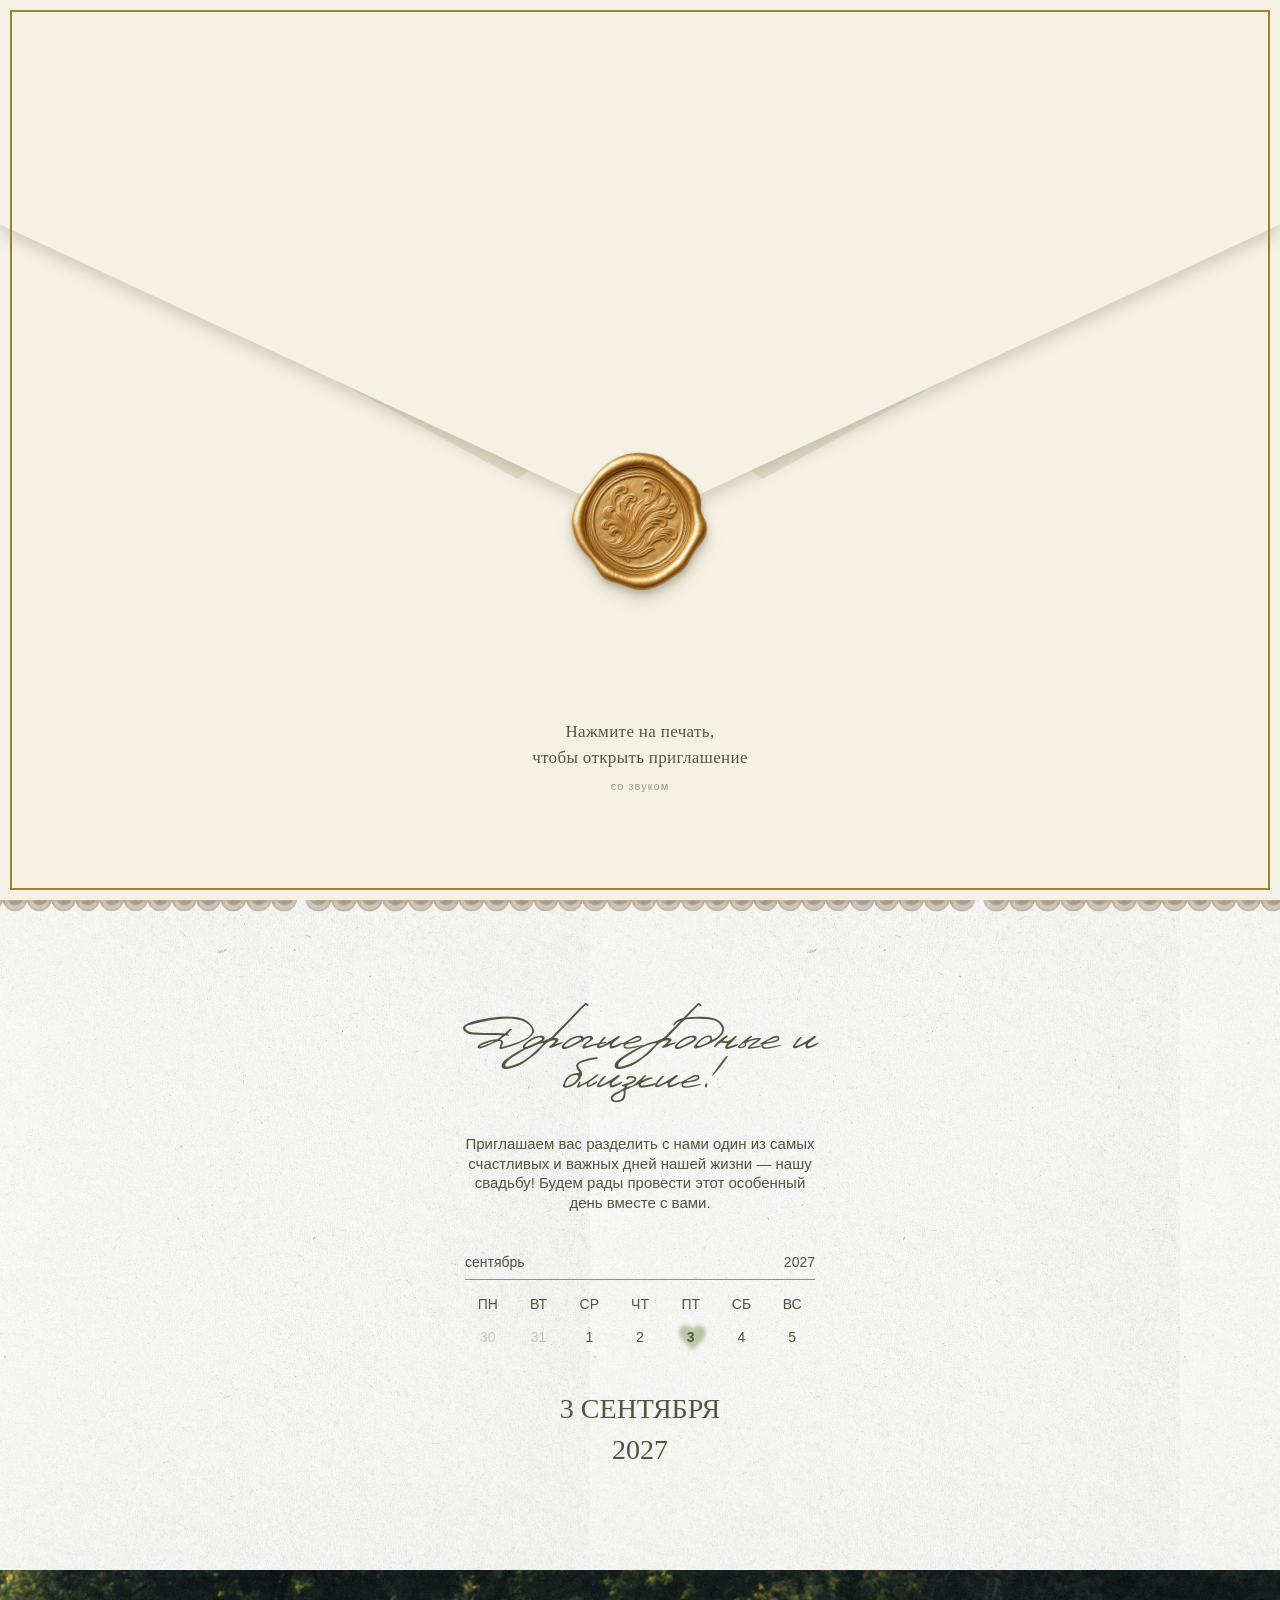
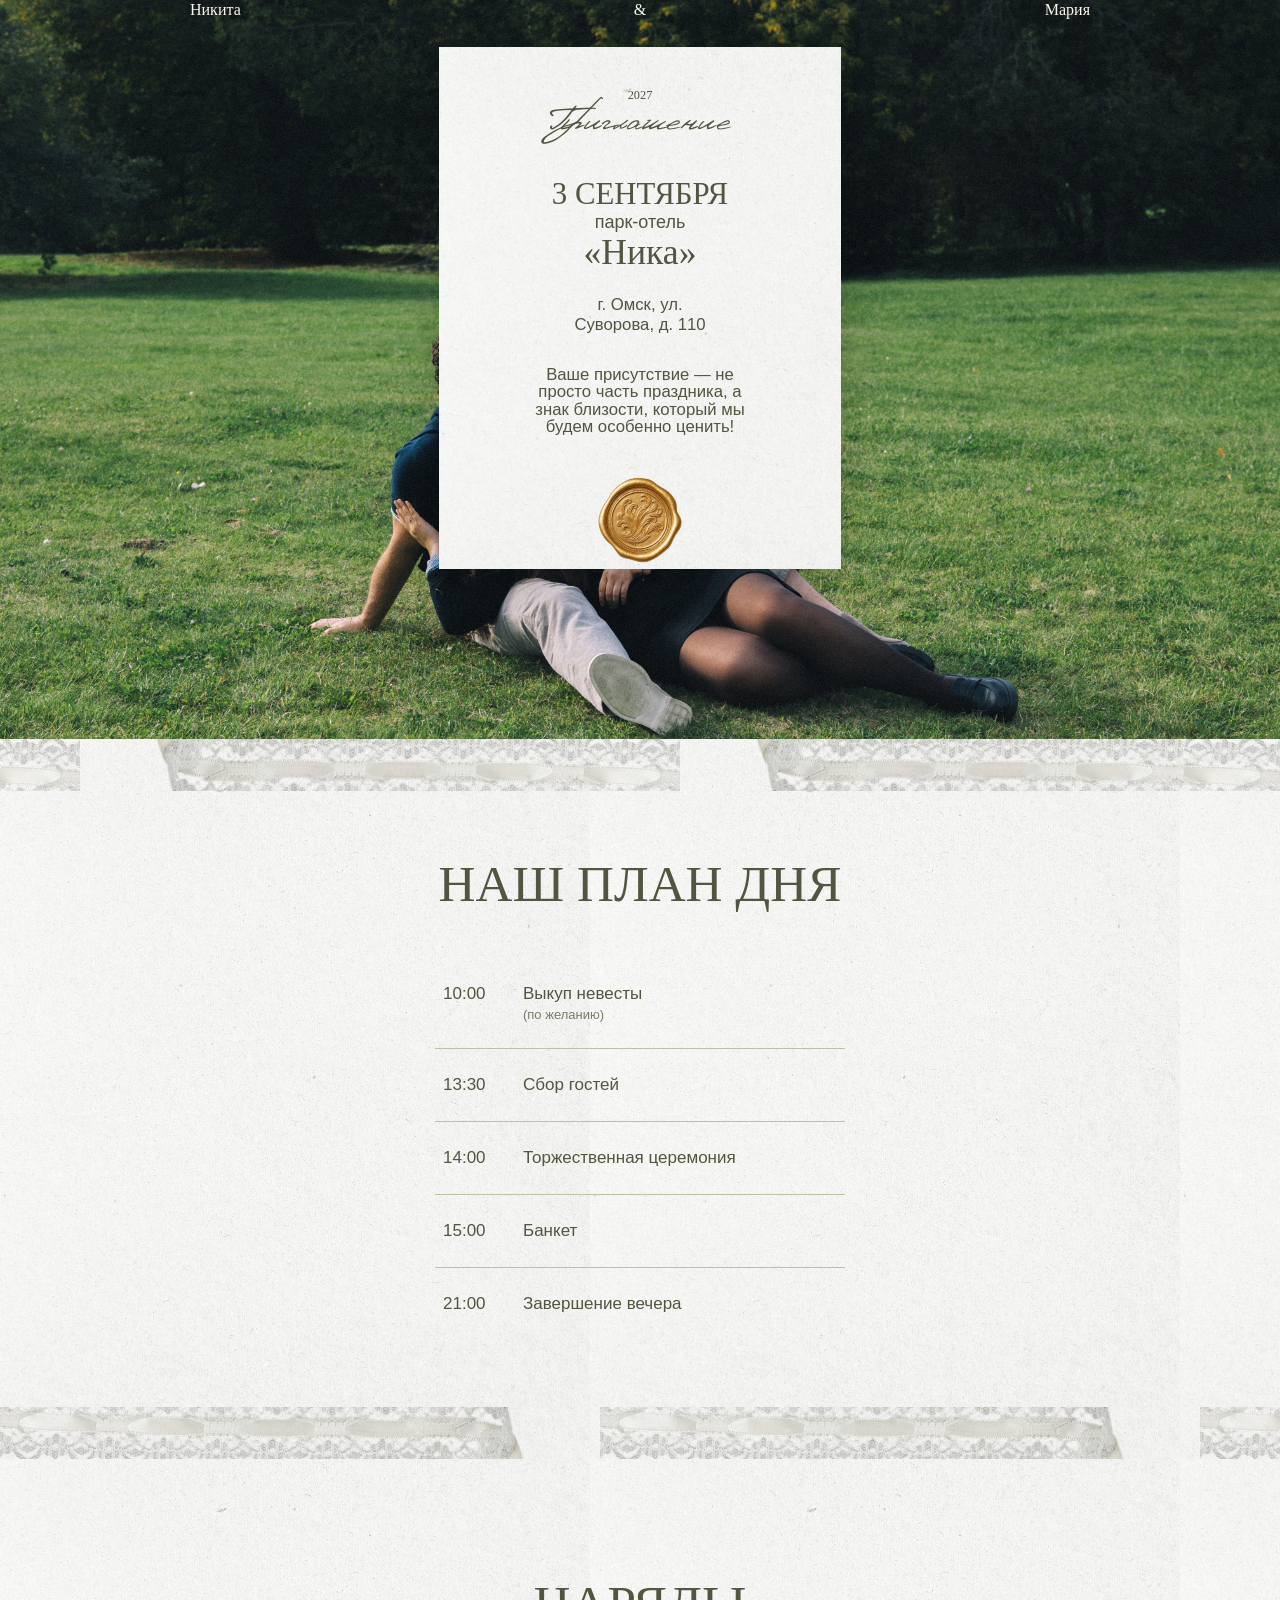
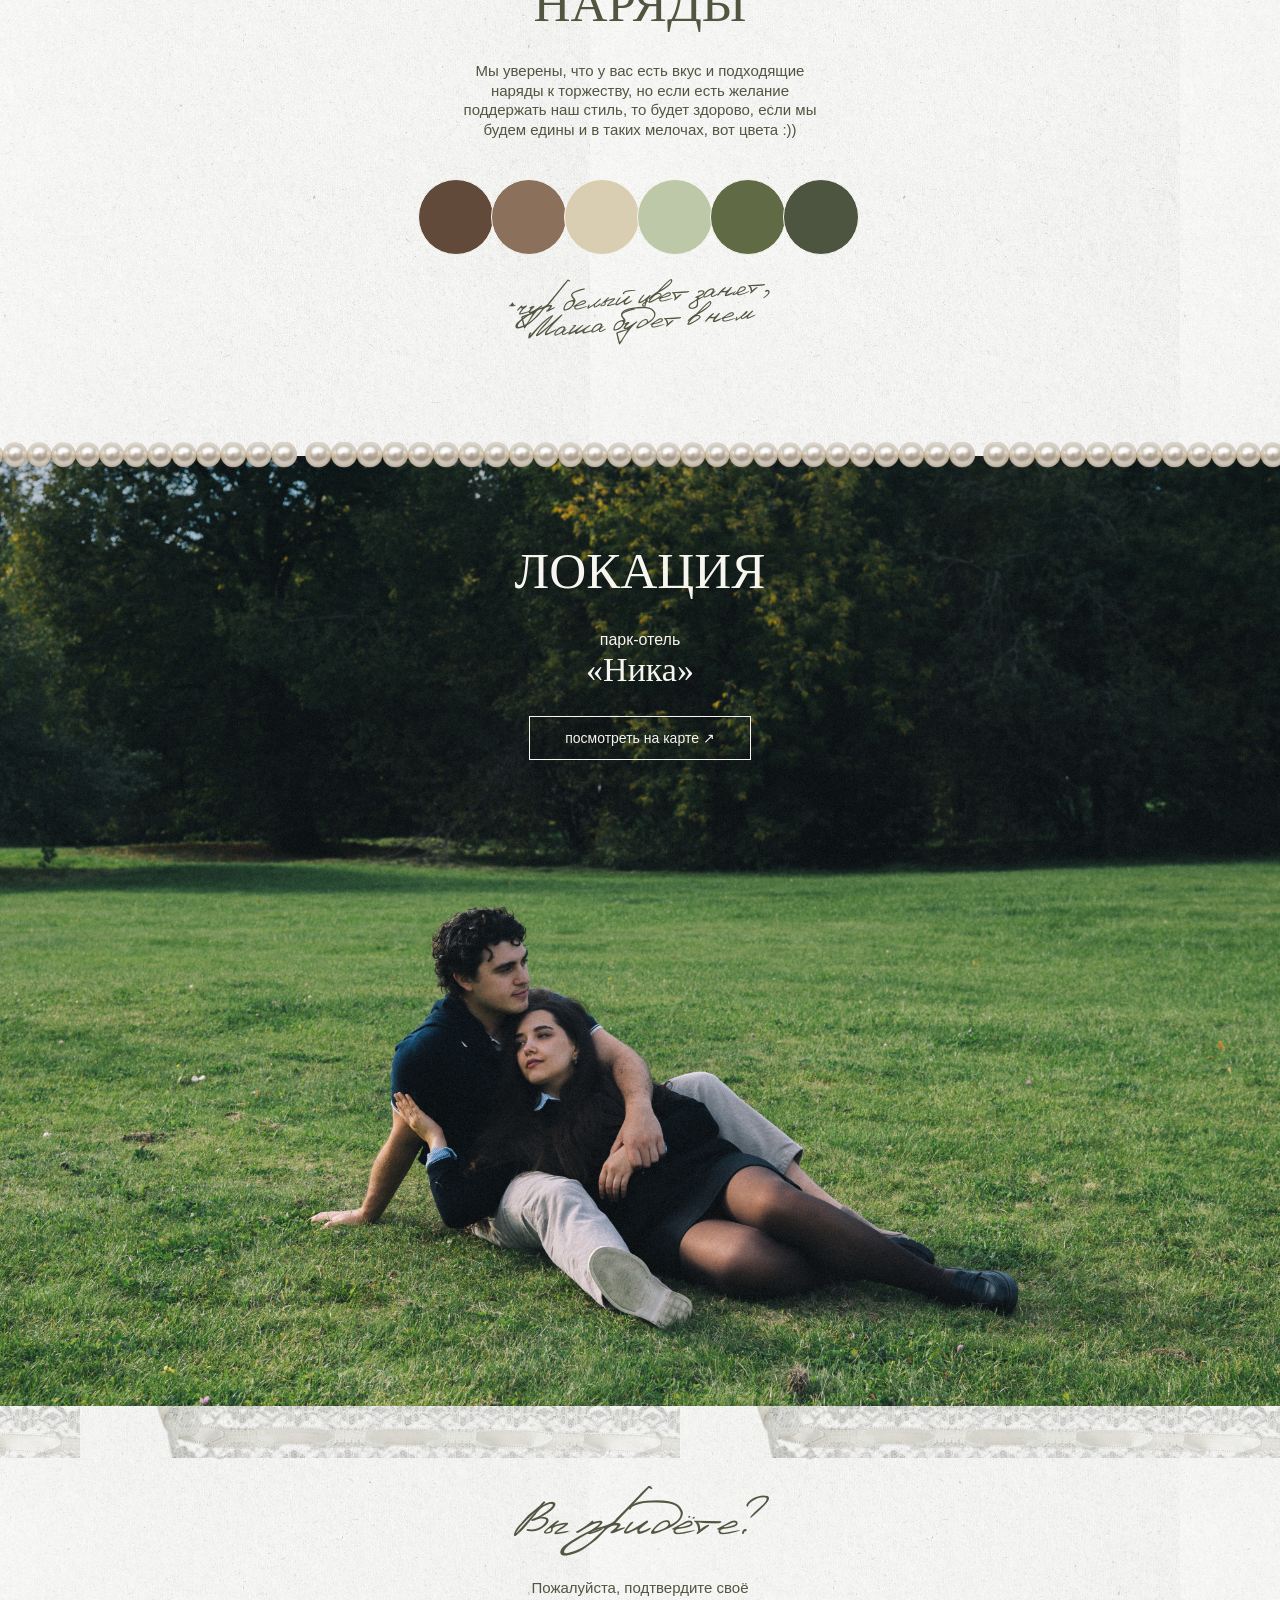
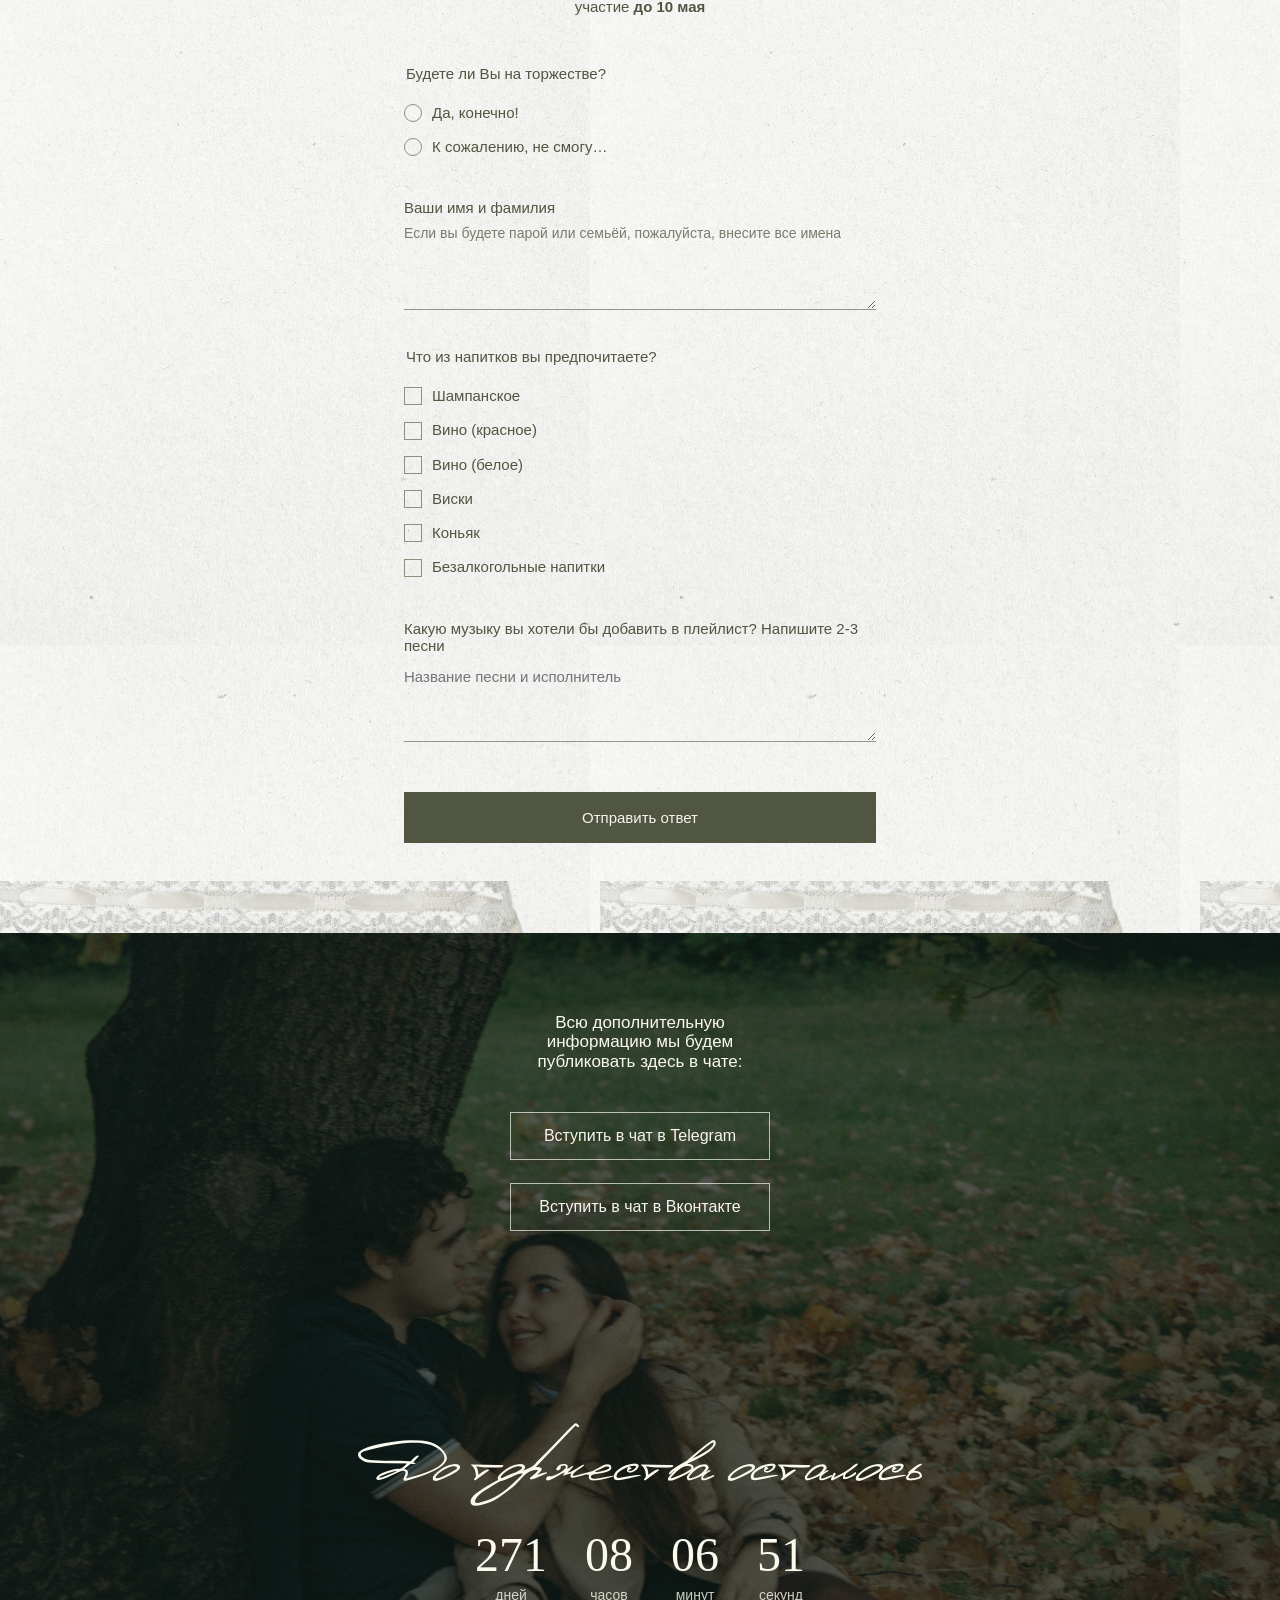
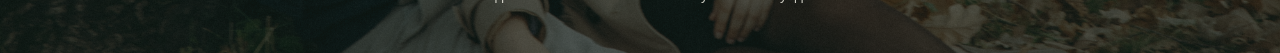
==== commit 1f229dab: "Update deepseek_html_20261114_78df72.html" ====
--- a/deepseek_html_20261114_78df72.html
+++ b/deepseek_html_20261114_78df72.html
@@ -96,4 +96,4 @@
   });
 })();
 </script>
-</body></html>+</body></html>
